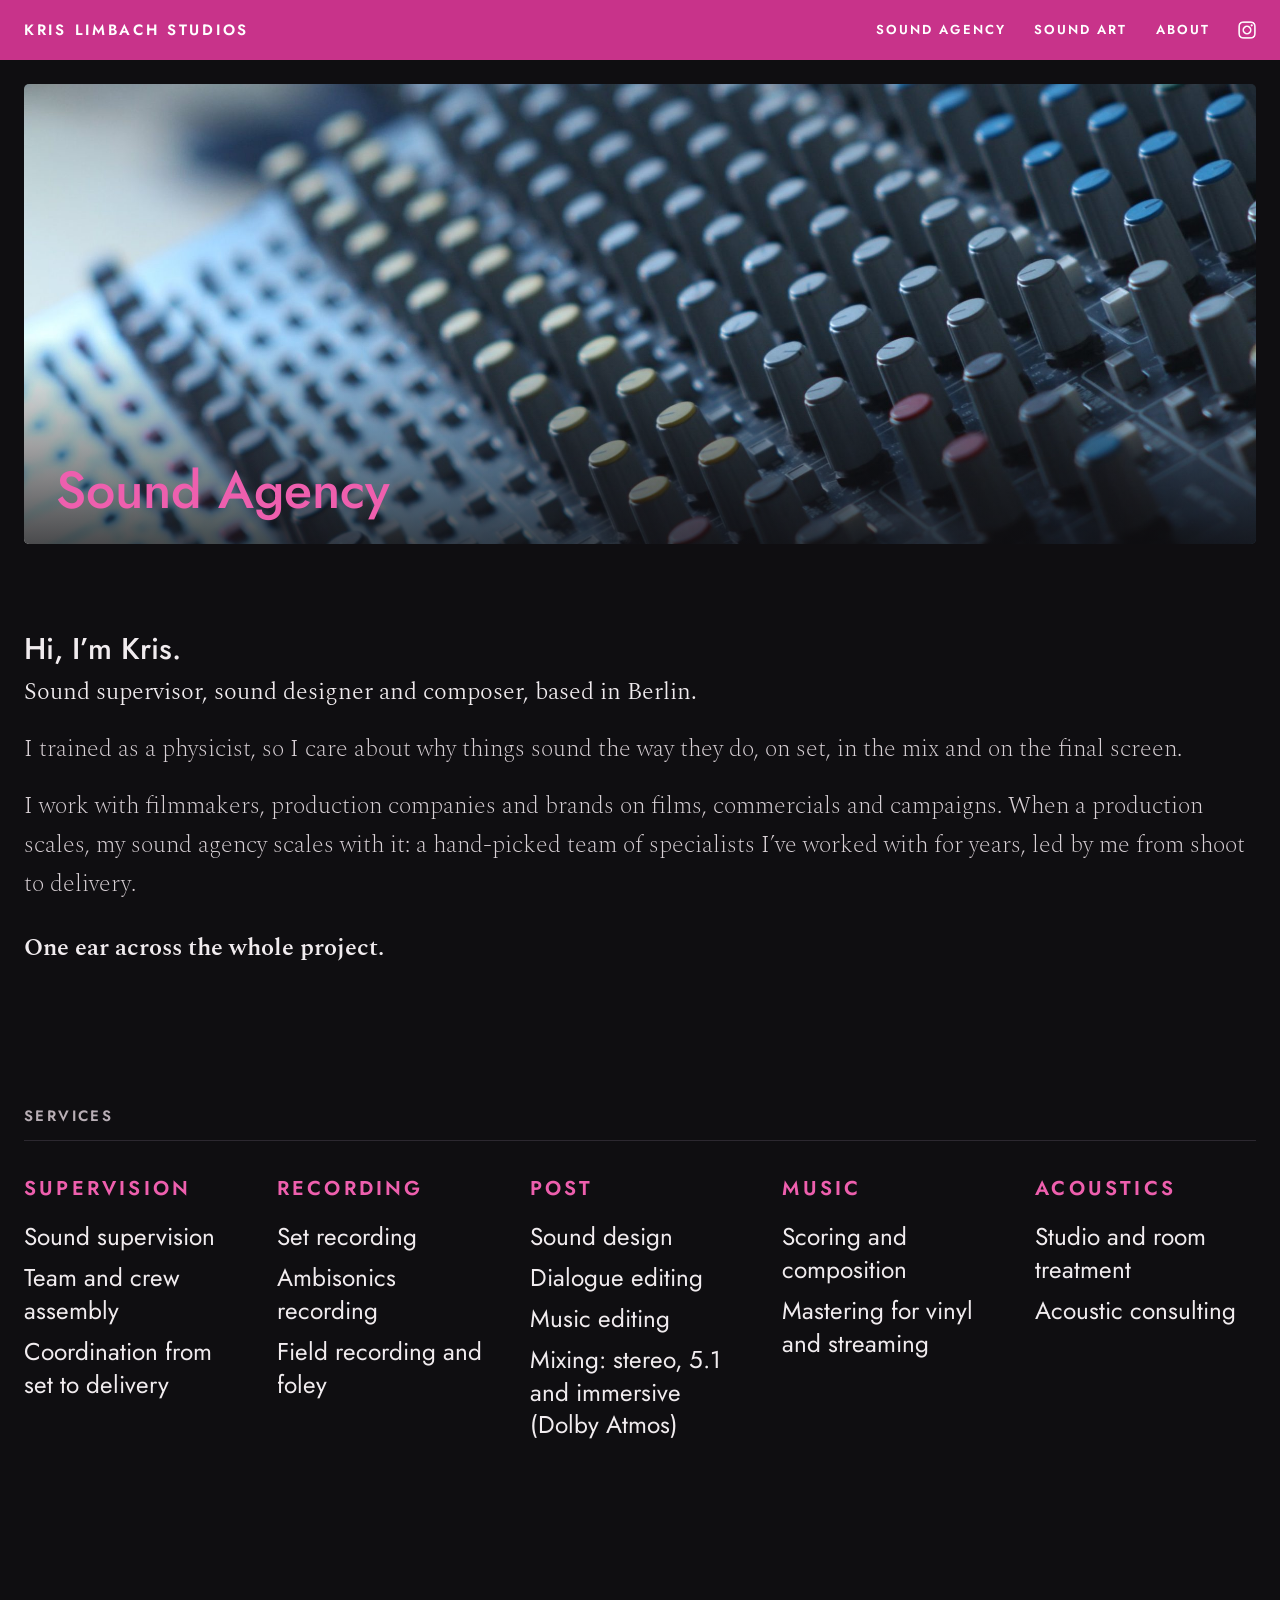
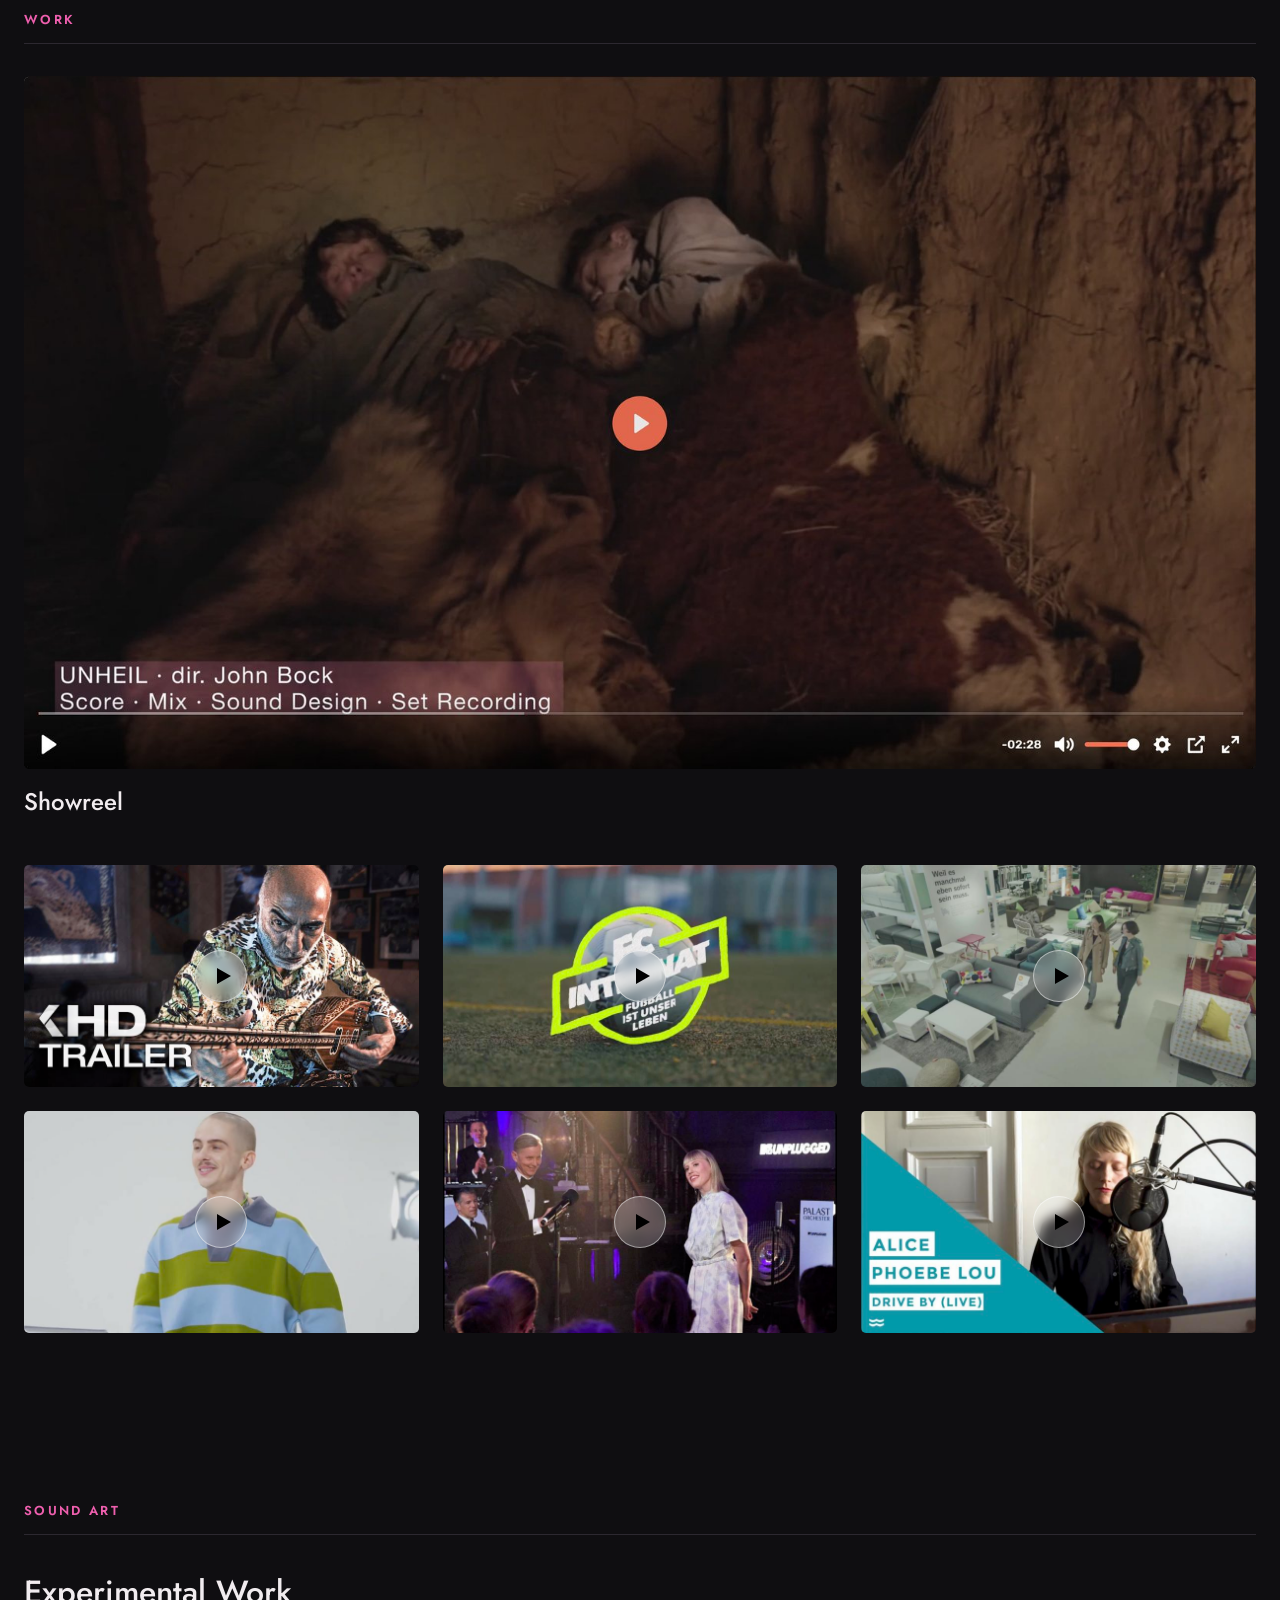
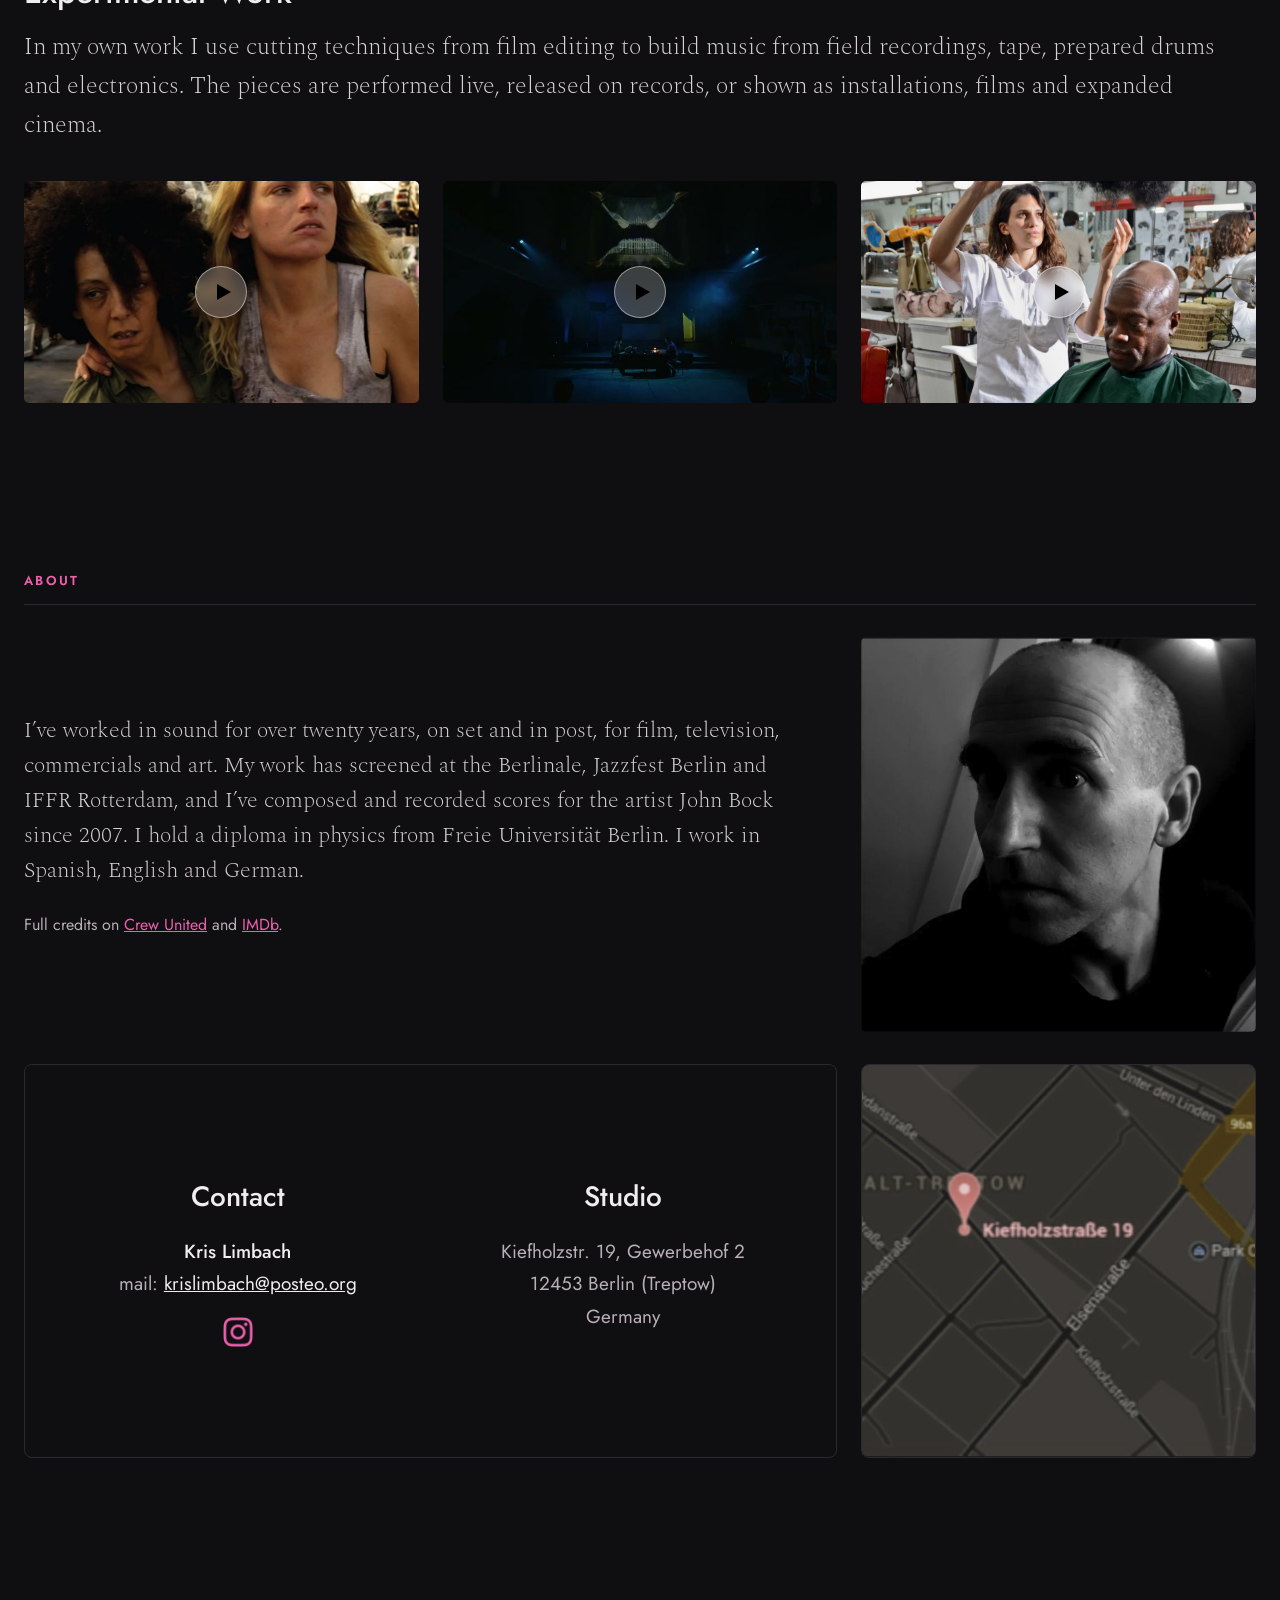
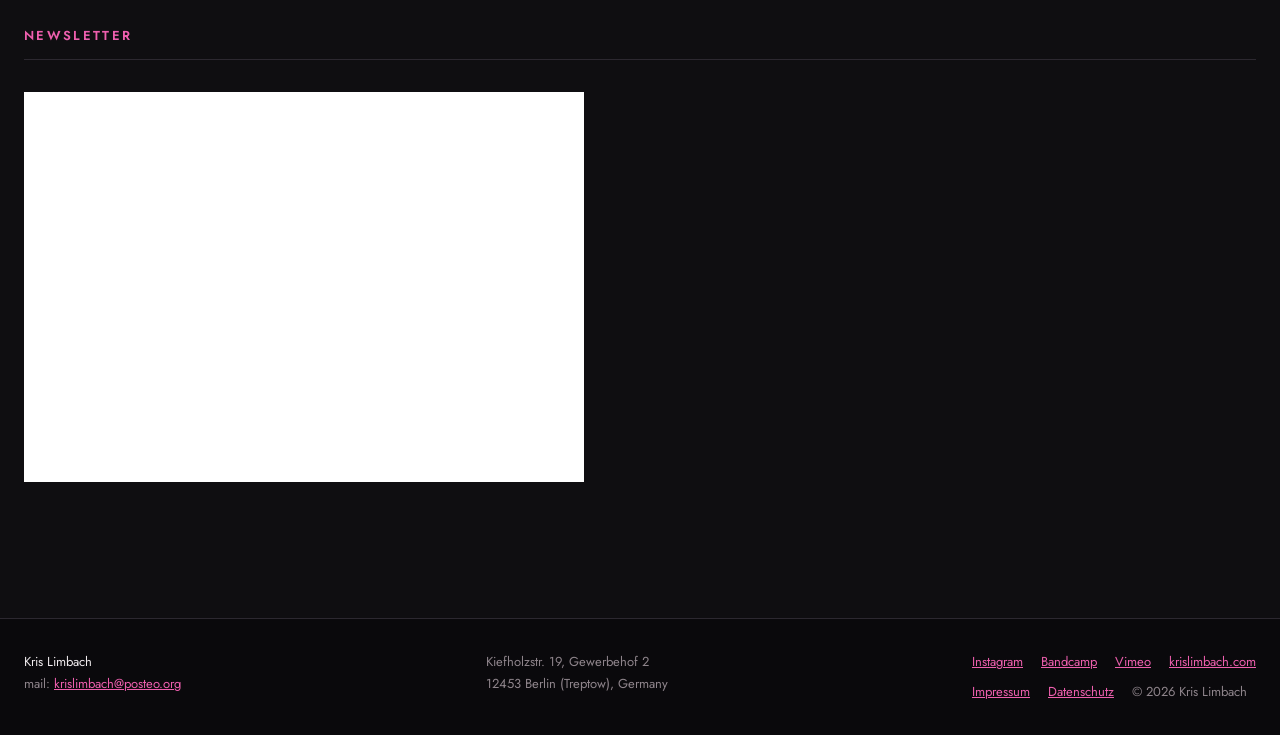
==== index.html @ 21431ba5 "instagra" ====
<!doctype html>
<html lang="en">
<head>
<meta charset="utf-8">
<meta name="viewport" content="width=device-width, initial-scale=1, viewport-fit=cover">
<title>Kris Limbach Studios</title>
<meta name="description" content="Sound agency in Berlin: sound supervision, set and field recording, sound design, mixing in stereo, 5.1 and Dolby Atmos, scoring and acoustics.">
<link rel="stylesheet" href="fonts.css">
<style>
/* Layout: one centered 1400px column, dark ground, pink only as accent and in the top bar */
:root {
  --bg: #0F0E11;
  --bg-deep: #0A090C;
  --panel: #1A181D;
  --line: #2C2830;
  --ink: #F1ECEF;
  --ink-soft: #D9D1D6;
  --ink-mute: #B9AFB6;
  --ink-faint: #8E848B;
  --pink: #EE5FAE;
  --pink-bar: #C8338A;
  --peach: #F2BFA4;
  --display: 'Jost', 'Futura', 'Helvetica Neue', sans-serif;
  --body: 'Spectral', Georgia, serif;
  color-scheme: dark;
}
* { box-sizing: border-box; }
html { scroll-behavior: smooth; }
body { margin: 0; background: var(--bg); color: var(--ink); font-family: var(--body); font-size: 17px; line-height: 1.6; }
img { max-width: 100%; display: block; }
a { color: var(--pink); }
a:hover { color: var(--peach); }
:focus-visible { outline: 2px solid var(--pink); outline-offset: 3px; }

.wrap { max-width: 1400px; margin: 0 auto; padding-inline: 24px; }

/* Top bar */
.bar { position: sticky; top: env(safe-area-inset-top, 0px); z-index: 20; background: var(--pink-bar); }
.bar nav { display: flex; flex-wrap: wrap; align-items: center; justify-content: space-between; gap: 12px 28px; padding-block: 18px; }
.brand { font-family: var(--display); color: #fff; text-decoration: none; font-size: 15px; font-weight: 600; letter-spacing: .18em; text-transform: uppercase; }
.brand:hover { color: #fff; }
.links { display: flex; flex-wrap: wrap; gap: 8px 28px; }
.links a { font-family: var(--display); color: #fff; text-decoration: none; font-size: 13px; font-weight: 600; letter-spacing: .16em; text-transform: uppercase; text-underline-offset: 5px; }
.links a:hover { color: #fff; text-decoration: underline; }
.links { align-items: center; }
.ig { display: inline-flex; align-items: center; color: #fff; font-family: var(--display); font-size: 13px; }
.ig img { width: 18px; height: 18px; filter: brightness(0) invert(1); }
.ig:hover img { opacity: .75; }
.ig-contact .ig-pink { width: 30px; height: 30px; filter: none; }
.ig-contact:hover .ig-pink { opacity: .7; }
.reach .contact a { color: var(--ink); text-decoration-color: currentColor; }
.reach .contact a:hover { color: var(--pink); }

section[id] { scroll-margin-top: 80px; }
@media (max-width: 600px) {
  .bar nav { gap: 6px 16px; padding-block: 10px; }
  .brand { font-size: 13px; letter-spacing: .14em; width: 100%; }
  .links { gap: 6px 18px; flex-wrap: nowrap; }
  .links a { font-size: 11px; letter-spacing: .12em; white-space: nowrap; }
  section[id] { scroll-margin-top: 70px; }
}
.label { margin: 0 0 32px; padding-bottom: 12px; border-bottom: 1px solid var(--line); font-family: var(--display); font-size: 13px; letter-spacing: .18em; text-transform: uppercase; color: var(--pink); font-weight: 600; }
.sub { margin: 0 0 14px; font-family: var(--display); font-size: 12px; letter-spacing: .16em; text-transform: uppercase; color: var(--ink-mute); font-weight: 600; }
h1, h2, h3 { font-family: var(--display); font-weight: 500; text-wrap: balance; }

/* Hero photo */
.hero { position: relative; margin-top: 24px; height: 460px; border-radius: 5px; overflow: hidden; background: var(--panel); }
.hero::after { content: ""; position: absolute; inset: 0; background: linear-gradient(to top, rgba(15,14,17,.75), rgba(15,14,17,0) 45%); }
.hero h1 { position: absolute; left: 32px; bottom: 26px; z-index: 1; margin: 0; font-size: clamp(30px, 4.4vw, 52px); line-height: 1.05; color: var(--pink); }
.hero img { display: block; width: 100%; height: 100%; object-fit: cover; object-position: 50% 55%; }
@media (max-width: 600px) { .hero h1 { left: 18px; bottom: 16px; } .hero { height: 280px; } .hero img { object-position: 60% 55%; } }

/* Sound agency */
.studio { padding-block: 88px 136px; display: flex; flex-direction: column; gap: 18px; }
.studio h1 { margin: 0 0 4px; font-size: clamp(28px, 4vw, 44px); line-height: 1.05; color: var(--pink); }
.studio p.hi { margin-bottom: 4px; font-family: var(--display); font-size: clamp(21px, 2.6vw, 30px); font-weight: 500; line-height: 1.1; color: var(--ink); }
.studio p { margin: 0; font-size: clamp(18px, 1.9vw, 25px); color: var(--ink-soft); font-weight: 200; }
.studio p.hello { margin-top: -14px; color: var(--ink); font-weight: 300; }
.studio p.claim { margin-top: 8px; font-weight: 600; color: var(--ink); }

.services { padding-block: 0 168px; }
.services .sub { font-size: 15px; margin-bottom: 24px; padding-bottom: 12px; border-bottom: 1px solid var(--line); }
.svc { display: grid; grid-template-columns: repeat(auto-fit, minmax(220px, 1fr)); gap: 32px; padding-top: 8px; }
.svc h4 { margin: 0 0 16px; font-family: var(--display); font-size: 20px; letter-spacing: .16em; text-transform: uppercase; color: var(--pink); font-weight: 600; }
.svc ul { margin: 0; padding: 0; list-style: none; font-family: var(--display); font-size: clamp(21px, 1.9vw, 28px); line-height: 1.35; }
.svc li + li { margin-top: 8px; }

/* Work */
.block { padding-block: 0 168px; }
.player { margin-bottom: 40px; }
.player[hidden] { display: none; }
.screen { position: relative; aspect-ratio: 16 / 9; max-width: 100%; background: #000; border-radius: 5px; overflow: hidden; }
.screen iframe, .screen img { position: absolute; inset: 0; width: 100%; height: 100%; border: 0; object-fit: cover; }
.player-meta { display: flex; flex-wrap: wrap; justify-content: space-between; align-items: center; gap: 12px; margin-top: 14px; }
.player-meta h3 { margin: 0; font-size: 24px; }
.player-meta p { margin: 4px 0 0; font-size: 16px; color: var(--ink-mute); }
.ghost { display: inline-flex; align-items: center; min-height: 44px; padding: 0 22px; border-radius: 999px; border: 1px solid var(--pink); background: transparent; color: var(--pink); font-family: var(--display); font-size: 12px; letter-spacing: .14em; text-transform: uppercase; font-weight: 600; text-decoration: none; cursor: pointer; white-space: nowrap; }
.ghost:hover { background: var(--pink); color: var(--bg); }
.ghost[hidden] { display: none; }

.grid { display: grid; grid-template-columns: repeat(3, minmax(0, 1fr)); gap: 24px; }
@media (max-width: 900px) { .grid { grid-template-columns: repeat(2, minmax(0, 1fr)); } }
@media (max-width: 560px) { .grid { grid-template-columns: 1fr; } }
.card { min-width: 0; }
.thumb { position: relative; display: block; width: 100%; aspect-ratio: 16 / 9; overflow: hidden; border-radius: 5px; border: 0; padding: 0; background: var(--panel); cursor: pointer; }
.thumb img { position: absolute; inset: 0; width: 100%; height: 100%; object-fit: cover; transition: transform .35s ease; }
.thumb:hover img { transform: scale(1.04); }
.thumb .shade { position: absolute; inset: 0; background: rgba(15,14,17,.68); opacity: 0; transition: opacity .3s ease; }
.thumb .info { position: absolute; left: 0; right: 0; bottom: 0; display: flex; flex-direction: column; gap: 4px; padding: 18px 20px; text-align: left; opacity: 0; transform: translateY(8px); transition: opacity .3s ease, transform .3s ease; }
.thumb:hover .shade, .thumb:focus-visible .shade, .thumb:hover .info, .thumb:focus-visible .info { opacity: 1; transform: none; }
.thumb::after { content: ""; position: absolute; left: 50%; top: 50%; width: 52px; height: 52px; margin: -26px 0 0 -26px; border-radius: 50%; background: rgba(255,255,255,.22); border: 1px solid rgba(255,255,255,.45); -webkit-backdrop-filter: blur(6px); backdrop-filter: blur(6px); box-sizing: border-box; opacity: 1; transition: opacity .25s ease; }
.thumb::before { content: ""; position: absolute; left: 50%; top: 50%; z-index: 1; margin: -8px 0 0 -4px; border-style: solid; border-width: 8px 0 8px 14px; border-color: transparent transparent transparent #000; opacity: 1; transition: opacity .25s ease; }
@media (hover: hover) { .thumb:hover::after, .thumb:hover::before, .thumb:focus-visible::after, .thumb:focus-visible::before { opacity: 0; } }
.thumb.active { box-shadow: 0 0 0 2px var(--pink); }
.t { font-family: var(--display); font-size: 20px; font-weight: 500; line-height: 1.25; color: var(--pink); }
.c { font-family: var(--display); font-size: 15px; color: var(--ink); }
.r { font-family: var(--display); font-size: 12px; letter-spacing: .14em; text-transform: uppercase; color: var(--ink-soft); }
.n { font-family: var(--body); font-size: 15px; font-style: italic; color: var(--ink-soft); }
.below { display: none; padding-top: 14px; flex-direction: column; gap: 4px; }
.below .t { color: var(--ink); }
.below .r { color: var(--pink); }
@media (hover: none) { .thumb .info, .thumb .shade { display: none; } .below { display: flex; } }

/* Experimental work */
.art-intro { margin-bottom: 36px; }
.art-intro h3 { margin: 0 0 10px; font-size: 32px; }
.art-intro p { margin: 0; font-size: clamp(18px, 1.9vw, 25px); color: var(--ink-soft); font-weight: 200; }
#art-player { margin: 0 0 48px; }
.poster { position: absolute; inset: 0; border: 0; padding: 0; background: none; cursor: pointer; }
.poster img { width: 100%; height: 100%; object-fit: cover; }

/* About: text and portrait side by side, then network, contact and map in one row */
.about { display: grid; grid-template-columns: repeat(3, minmax(0, 1fr)); gap: 32px 24px; align-items: start; }
.about-main { grid-column: span 2; padding-right: 24px; align-self: center; }
.about-main p { margin: 0 0 16px; font-size: clamp(18px, 1.7vw, 23px); color: var(--ink-soft); font-weight: 200; }
.about-main p.credits { margin-top: 24px; font-family: var(--display); font-size: 16px; font-weight: 400; color: var(--ink-mute); }
.portrait { width: 100%; aspect-ratio: 1 / 1; object-fit: cover; object-position: 50% 50%; border-radius: 5px; filter: grayscale(1); }
.about-info { grid-column: 1 / -1; display: grid; grid-template-columns: repeat(3, minmax(0, 1fr)); gap: 24px; align-items: stretch; }
.reach { grid-column: span 2; display: grid; grid-template-columns: repeat(2, minmax(0, 1fr)); align-items: start; align-content: center; gap: 24px; padding: 32px; border: 1px solid var(--line); border-radius: 8px; }
.reach-col { display: flex; flex-direction: column; align-items: center; gap: 16px; text-align: center; }
.reach h4 { margin: 0; font-family: var(--display); font-size: 28px; font-weight: 500; }
.reach .contact { font-size: 19px; }
.contact { font-family: var(--display); font-size: 16px; line-height: 1.7; color: var(--ink-mute); }
.contact strong { color: var(--ink); font-weight: 500; }
.map { position: relative; display: block; aspect-ratio: 1 / 1; border: 1px solid var(--line); border-radius: 8px; overflow: hidden; }
.map img { position: absolute; inset: 0; width: 100%; height: 100%; object-fit: cover; filter: invert(.9) hue-rotate(180deg) saturate(.6); }
@media (max-width: 900px) {
  .about { grid-template-columns: minmax(0, 1fr); }
  .about-main { grid-column: auto; padding-right: 0; }
  .portrait { max-width: 420px; }
  .about-info { grid-template-columns: minmax(0, 1fr); }
  .reach { grid-column: auto; grid-template-columns: minmax(0, 1fr); }
  .map { aspect-ratio: 4 / 3; }
}

/* Newsletter */
.newsletter { padding-block: 0 136px; }
.newsletter iframe { display: block; width: 560px; max-width: 100%; height: 390px; margin: 0; border: 0; }

footer { background: var(--bg-deep); border-top: 1px solid var(--line); }
footer .wrap { display: flex; flex-wrap: wrap; justify-content: space-between; gap: 24px; padding-block: 32px; font-family: var(--display); font-size: 13px; line-height: 1.7; color: var(--ink-faint); }
footer .row { display: flex; flex-wrap: wrap; gap: 6px 18px; }

/* Reveal on scroll, cards cascade in (same as marianahoyos.com) */
.reveal { opacity: 0; transform: translateY(18px); transition: opacity .6s ease, transform .6s ease; }
.reveal.in { opacity: 1; transform: none; }
.reveal .card { opacity: 0; transform: translateY(16px); transition: opacity .55s ease, transform .55s ease; }
.reveal.in .card { opacity: 1; transform: none; }
.reveal.in .card:nth-child(2) { transition-delay: .07s; }
.reveal.in .card:nth-child(3) { transition-delay: .14s; }
.reveal.in .card:nth-child(4) { transition-delay: .21s; }
.reveal.in .card:nth-child(5) { transition-delay: .28s; }
.reveal.in .card:nth-child(6) { transition-delay: .35s; }

@media (prefers-reduced-motion: reduce) { html { scroll-behavior: auto; } * { transition: none !important; } }
</style>
</head>
<body>

<header class="bar">
  <nav class="wrap" aria-label="Main">
    <a href="#top" class="brand">Kris Limbach Studios</a>
    <div class="links">
      <a href="#studio">Sound Agency</a>
      <a href="#soundart">Sound Art</a>
      <a href="#about">About</a>
      <a class="ig" href="https://www.instagram.com/krislimbachstudios/" target="_blank" rel="noopener"><img src="img/instagram.png" alt="Instagram"></a>
    </div>
  </nav>
</header>

<main id="top" class="wrap">

  <div class="hero">
    <img src="img/hero.jpg" alt="Close-up of the knobs on a mixing desk">
    <h1>Sound Agency</h1>
  </div>

  <section id="studio" class="studio reveal">
    <p class="hi">Hi, I’m Kris.</p>
    <p class="hello">Sound supervisor, sound designer and composer, based in Berlin.</p>
    <p>I trained as a physicist, so I care about why things sound the way they do, on set, in the mix and on the final screen.</p>
    <p>I work with filmmakers, production companies and brands on films, commercials and campaigns. When a production scales, my sound agency scales with it: a hand-picked team of specialists I’ve worked with for years, led by me from shoot to delivery.</p>
    <p class="claim">One ear across the whole project.</p>
  </section>

  <section class="services reveal" aria-labelledby="services-h">
    <h3 id="services-h" class="sub">Services</h3>
    <div class="svc">
      <div><h4>Supervision</h4><ul><li>Sound supervision</li><li>Team and crew assembly</li><li>Coordination from set to delivery</li></ul></div>
      <div><h4>Recording</h4><ul><li>Set recording</li><li>Ambisonics recording</li><li>Field recording and foley</li></ul></div>
      <div><h4>Post</h4><ul><li>Sound design</li><li>Dialogue editing</li><li>Music editing</li><li>Mixing: stereo, 5.1 and immersive (Dolby Atmos)</li></ul></div>
      <div><h4>Music</h4><ul><li>Scoring and composition</li><li>Mastering for vinyl and streaming</li></ul></div>
      <div><h4>Acoustics</h4><ul><li>Studio and room treatment</li><li>Acoustic consulting</li></ul></div>
    </div>
  </section>

  <section class="block reveal" aria-labelledby="work-h">
    <h2 id="work-h" class="label">work</h2>
    <div class="player" id="player">
      <div class="screen" id="screen"></div>
      <div class="player-meta">
        <div>
          <h3 id="p-title"></h3>
          <p id="p-tag"></p>
        </div>
        <button type="button" class="ghost" id="p-close">back to reel</button>
      </div>
    </div>
    <div class="grid" id="work-grid"></div>
  </section>

  <section id="soundart" class="block reveal" aria-labelledby="art-h">
    <h2 id="art-h" class="label">sound art</h2>
    <div class="art-intro">
      <h3>Experimental Work</h3>
      <p>In my own work I use cutting techniques from film editing to build music from field recordings, tape, prepared drums and electronics. The pieces are performed live, released on records, or shown as installations, films and expanded cinema.</p>
    </div>
    <div class="player" id="art-player" hidden>
      <div class="screen" id="art-screen"></div>
      <div class="player-meta">
        <div><h3 id="art-title"></h3></div>
        <button type="button" class="ghost" id="art-close">close</button>
      </div>
    </div>
    <div class="grid" id="works"></div>
  </section>

  <section id="about" class="block reveal" aria-labelledby="about-h">
    <h2 id="about-h" class="label">about</h2>
    <div class="about">
      <div class="about-main">
        <p>I’ve worked in sound for over twenty years, on set and in post, for film, television, commercials and art. My work has screened at the Berlinale, Jazzfest Berlin and IFFR Rotterdam, and I’ve composed and recorded scores for the artist John Bock since 2007. I hold a diploma in physics from Freie Universität Berlin. I work in Spanish, English and German.</p>
        <p class="credits">Full credits on <a href="https://www.crew-united.com/en/Kris-Limbach_132675.html" target="_blank" rel="noopener">Crew United</a> and <a href="https://www.imdb.com/name/nm2822857" target="_blank" rel="noopener">IMDb</a>.</p>
      </div>
      <img class="portrait" src="img/portrait.jpg" alt="Portrait of Kris Limbach">
      <div class="about-info">
        <div class="reach">
          <div class="reach-col">
            <h4>Contact</h4>
            <div class="contact"><strong>Kris Limbach</strong><br>mail: <a href="mailto:krislimbach@posteo.org">krislimbach@posteo.org</a></div>
            <a class="ig ig-contact" href="https://www.instagram.com/krislimbachstudios/" target="_blank" rel="noopener" ><img class="ig-pink" src="img/instagram-pink.png" alt="Instagram"></a>
          </div>
          <div class="reach-col">
            <h4>Studio</h4>
            <div class="contact">Kiefholzstr. 19, Gewerbehof 2<br>12453 Berlin (Treptow)<br>Germany</div>
          </div>
        </div>
        <a class="map" href="https://www.google.com/maps/search/?api=1&amp;query=Kiefholzstr.+19,+12453+Berlin" target="_blank" rel="noopener"><img src="img/map.jpg" alt="Map: Kiefholzstraße 19, Berlin Treptow"></a>
      </div>
    </div>
  </section>

  <section class="newsletter reveal" aria-labelledby="news-h">
    <h2 id="news-h" class="label">newsletter</h2>
    <iframe src="https://bb07ea0e.sibforms.com/v2/serve/[base64]" title="Newsletter sign-up" scrolling="auto" loading="lazy" allowfullscreen></iframe>
  </section>
</main>

<footer>
  <div class="wrap">
    <div><span style="color: var(--ink)">Kris Limbach</span><br>mail: <a href="mailto:krislimbach@posteo.org">krislimbach@posteo.org</a></div>
    <div>Kiefholzstr. 19, Gewerbehof 2<br>12453 Berlin (Treptow), Germany</div>
    <div style="display: flex; flex-direction: column; gap: 8px">
      <div class="row"><a href="https://www.instagram.com/krislimbachstudios/" target="_blank" rel="noopener">Instagram</a><a href="https://krislimbach.bandcamp.com" target="_blank" rel="noopener">Bandcamp</a><a href="https://vimeo.com/emitter19" target="_blank" rel="noopener">Vimeo</a><a href="https://krislimbach.com" target="_blank" rel="noopener">krislimbach.com</a></div>
      <div class="row"><a href="impressum.html">Impressum</a><a href="datenschutz.html">Datenschutz</a><span>© 2026 Kris Limbach</span></div>
    </div>
  </div>
</footer>

<script>
/* ============================================================
   CONTENT LISTS (edit here)

   WORK: one block per project card
     title, client (client or director), role, note (award, festival… or '')
     play: 'bunny', 'youtube' or 'vimeo'
     id:   bunny   -> 'LIBRARY/VIDEO'  (from player.mediadelivery.net/play/LIBRARY/VIDEO)
           youtube -> youtube.com/watch?v=XXXX -> 'XXXX'
           vimeo   -> vimeo.com/123456 -> '123456'
     thumb: image in img/
   ============================================================ */
var WORK = [
  { title: 'Liebe, D-Mark und Tod', client: 'Cem Kaya (director)', role: 'Set recording', note: 'Panorama Audience Award, Berlinale 2022 · Preis der deutschen Filmkritik 2023',
    play: 'bunny', id: '776421/af3c9bd7-7cbf-4939-8edc-88ae0df7b761', thumb: 'img/yt-_9QXAfulvnI.jpg' },
  { title: 'FC Internat, Fußball ist unser Leben', client: 'KiKA / hr', role: 'Set recording, mixing, delivery', note: '',
    play: 'bunny', id: '776421/6df6d899-1ac4-4b17-839f-d5fe245d1dd1', thumb: 'img/yt-yc-BrUa_Ll4.jpg' },
  { title: 'Weil es manchmal eben sofort sein muss', client: 'IKEA', role: 'Set recording', note: '',
    play: 'vimeo', id: '294532169', thumb: 'img/vimeo-294532169.jpg' },
  { title: 'International Transgender Day of Visibility 2024', client: 'Zalando', role: 'Set recording, mixing, sound design', note: '',
    play: 'youtube', id: 'NwmCVZtcyOo', thumb: 'img/yt-NwmCVZtcyOo.jpg' },
  { title: 'MTV Unplugged, the documentary', client: 'Max Raabe & Palast Orchester', role: 'Set recording', note: '',
    play: 'youtube', id: 'quJJLWXkpAo', thumb: 'img/yt-quJJLWXkpAo.jpg' },
  { title: 'Drive By (Live Acoustic Session)', client: 'Alice Phoebe Lou', role: 'Recording, mixing, mastering', note: '',
    play: 'youtube', id: '0Gy9hPE81MU', thumb: 'img/yt-0Gy9hPE81MU.jpg' }
];
/* Spare projects (move one up into WORK to swap):
  { title: 'The Making of Drone 100', client: 'Intel', role: '', note: '', play: 'youtube', id: 'eZ-js5zn-I0', thumb: 'img/yt-eZ-js5zn-I0.jpg' },
  { title: '5 Minutes On… Debussy', client: 'Daniel Barenboim', role: '', note: '', play: 'youtube', id: 'XiWfPJLp2ko', thumb: 'img/yt-XiWfPJLp2ko.jpg' },
  { title: 'Why I Run: One Berlin Marathon, three stories', client: 'Zalando', role: '', note: '', play: 'youtube', id: 'IWIyxXMprsQ', thumb: 'img/yt-IWIyxXMprsQ.jpg' },
*/

/* SHOWREEL: shown in the player when the page opens */
var REEL = {
  title: 'Showreel',
  tag: '',
  src: 'https://iframe.mediadelivery.net/embed/722601/908dd182-cf38-4b52-88b5-ced59085a82d?autoplay=true',
  poster: 'img/reel-poster.jpg'
};

/* EXPERIMENTAL WORK cards: play: 'bunny' plays on the page; link: opens in a new tab; thumb: image */
var ART = [
  { title: 'Ohnmacht', year: '2026', text: 'Experimental feature, director, editor and sound',
    play: 'bunny', id: '722601/cde23c70-fd9f-4097-886d-9ed72b77d576', action: 'Play',
    thumb: 'img/art-ohnmacht.jpg' },
  { title: 'Feedback for the last Shelter', year: '2026', text: 'Live with Ployz, Galiläakirche Berlin',
    link: 'https://youtu.be/soLKqLcRKGQ', action: 'Watch on YouTube \u2197',
    thumb: 'img/art-ployz.jpg' },
  { title: 'Dead + Juicy', year: '2018', text: 'Film soundtrack for John Bock, vinyl, shown at Hamburger Bahnhof',
    link: 'https://emittermicro.bandcamp.com/album/dead-juicy-original-motion-picture-soundtrack', action: 'Listen on Bandcamp \u2197',
    thumb: 'img/art-dead-juicy.jpg' }
];

/* ============ page logic (no need to edit below) ============ */
function el(tag, attrs, kids) {
  var n = document.createElement(tag);
  for (var k in attrs || {}) { if (k === 'text') n.textContent = attrs[k]; else n.setAttribute(k, attrs[k]); }
  (kids || []).forEach(function (c) { n.appendChild(c); });
  return n;
}
function embedUrl(play, id) {
  if (play === 'bunny') return 'https://iframe.mediadelivery.net/embed/' + id + '?autoplay=true';
  if (play === 'youtube') return 'https://www.youtube-nocookie.com/embed/' + id + '?autoplay=1&rel=0';
  var parts = id.split('?h=');
  return 'https://player.vimeo.com/video/' + parts[0] + '?autoplay=1&dnt=1' + (parts[1] ? '&h=' + parts[1] : '');
}
function frame(src, title) {
  return el('iframe', { src: src, title: title, allow: 'accelerometer; gyroscope; autoplay; encrypted-media; picture-in-picture; fullscreen', allowfullscreen: '' });
}

/* Work */
var grid = document.getElementById('work-grid');
var player = document.getElementById('player');
var screen = document.getElementById('screen');
var closeBtn = document.getElementById('p-close');
var thumbs = [];

function openVideo(i) {
  var w = WORK[i];
  screen.innerHTML = '';
  screen.appendChild(frame(embedUrl(w.play, w.id), w.title));
  document.getElementById('p-title').textContent = w.title;
  document.getElementById('p-tag').textContent = [w.client, w.role].filter(Boolean).join(' · ');
  thumbs.forEach(function (t, j) { t.classList.toggle('active', j === i); });
  closeBtn.hidden = false;
  player.scrollIntoView({ behavior: 'smooth', block: 'center' });
}

function infoSpans(w) {
  var k = [el('span', { class: 't', text: w.title })];
  if (w.client) k.push(el('span', { class: 'c', text: w.client }));
  if (w.role) k.push(el('span', { class: 'r', text: w.role }));
  if (w.note) k.push(el('span', { class: 'n', text: w.note }));
  return k;
}
WORK.forEach(function (w, i) {
  var b = el('button', { type: 'button', class: 'thumb', 'aria-label': 'Play ' + w.title }, [
    el('img', { src: w.thumb, alt: '', loading: 'lazy' }),
    el('span', { class: 'shade' }),
    el('span', { class: 'info', 'aria-hidden': 'true' }, infoSpans(w))
  ]);
  b.addEventListener('click', function () { openVideo(i); });
  thumbs.push(b);
  grid.appendChild(el('article', { class: 'card' }, [b, el('div', { class: 'below' }, infoSpans(w))]));
});

function showReel() {
  screen.innerHTML = '';
  var poster = el('button', { type: 'button', class: 'poster', 'aria-label': 'Play showreel' }, [el('img', { src: REEL.poster, alt: '' })]);
  poster.addEventListener('click', function () {
    screen.innerHTML = '';
    screen.appendChild(frame(REEL.src, REEL.title));
  });
  screen.appendChild(poster);
  document.getElementById('p-title').textContent = REEL.title;
  document.getElementById('p-tag').textContent = REEL.tag;
  closeBtn.hidden = true;
  thumbs.forEach(function (t) { t.classList.remove('active'); });
}
closeBtn.addEventListener('click', showReel);
showReel();

/* Experimental work */
var works = document.getElementById('works');
var artPlayer = document.getElementById('art-player');
var artScreen = document.getElementById('art-screen');
ART.forEach(function (a) {
  var info = { title: a.title + ' (' + a.year + ')', client: a.text, role: a.action };
  var img = el('img', { src: a.thumb, alt: '', loading: 'lazy' });
  var kids = [img, el('span', { class: 'shade' }), el('span', { class: 'info', 'aria-hidden': 'true' }, infoSpans(info))];
  var t;
  if (a.play) {
    t = el('button', { type: 'button', class: 'thumb', 'aria-label': 'Play ' + a.title }, kids);
    t.addEventListener('click', function () {
      artScreen.innerHTML = '';
      artScreen.appendChild(frame(embedUrl(a.play, a.id), a.title));
      document.getElementById('art-title').textContent = a.title + ' (' + a.year + ')';
      artPlayer.hidden = false;
      artPlayer.scrollIntoView({ behavior: 'smooth', block: 'center' });
    });
  } else {
    t = el('a', { class: 'thumb', href: a.link, target: '_blank', rel: 'noopener', 'aria-label': a.title + ', ' + a.action }, kids);
  }
  works.appendChild(el('article', { class: 'card' }, [t, el('div', { class: 'below' }, infoSpans(info))]));
});
document.getElementById('art-close').addEventListener('click', function () {
  artScreen.innerHTML = '';
  artPlayer.hidden = true;
});


/* Reveal on scroll */
var io = new IntersectionObserver(function (entries) {
  entries.forEach(function (e) { if (e.isIntersecting) { e.target.classList.add('in'); io.unobserve(e.target); } });
}, { threshold: 0.12 });
document.querySelectorAll('.reveal').forEach(function (n) { io.observe(n); });
</script>
</body>
</html>
---- fonts.css ----
/* Self-hosted fonts (SIL Open Font License). No requests to Google. */
@font-face { font-family: 'Jost'; font-style: normal; font-weight: 400; font-display: swap; src: url('fonts/jost-latin-400-normal.woff2') format('woff2'); }
@font-face { font-family: 'Jost'; font-style: normal; font-weight: 500; font-display: swap; src: url('fonts/jost-latin-500-normal.woff2') format('woff2'); }
@font-face { font-family: 'Jost'; font-style: normal; font-weight: 600; font-display: swap; src: url('fonts/jost-latin-600-normal.woff2') format('woff2'); }
@font-face { font-family: 'Spectral'; font-style: normal; font-weight: 300; font-display: swap; src: url('fonts/spectral-latin-300-normal.woff2') format('woff2'); }
@font-face { font-family: 'Spectral'; font-style: normal; font-weight: 400; font-display: swap; src: url('fonts/spectral-latin-400-normal.woff2') format('woff2'); }
@font-face { font-family: 'Spectral'; font-style: normal; font-weight: 200; font-display: swap; src: url('fonts/spectral-latin-200-normal.woff2') format('woff2'); }
@font-face { font-family: 'Spectral'; font-style: normal; font-weight: 600; font-display: swap; src: url('fonts/spectral-latin-600-normal.woff2') format('woff2'); }
@font-face { font-family: 'Spectral'; font-style: italic; font-weight: 300; font-display: swap; src: url('fonts/spectral-latin-300-italic.woff2') format('woff2'); }
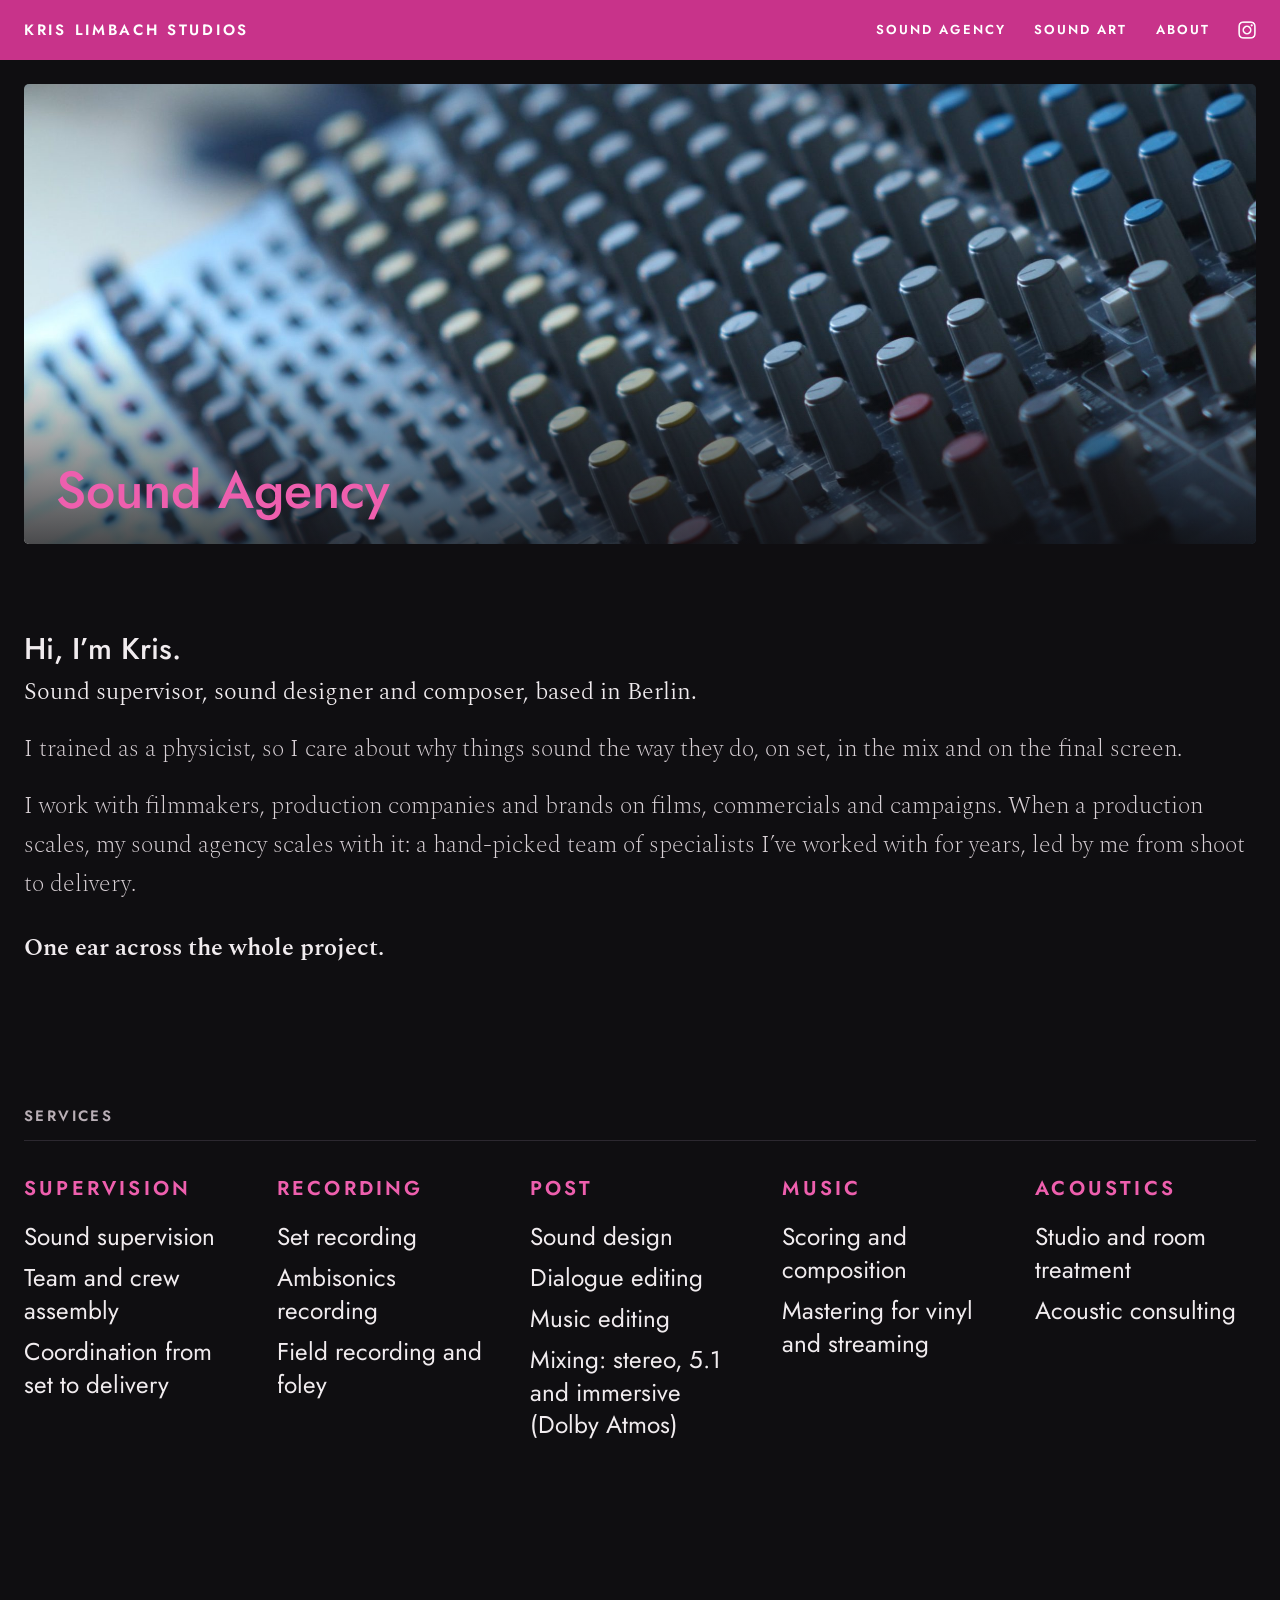
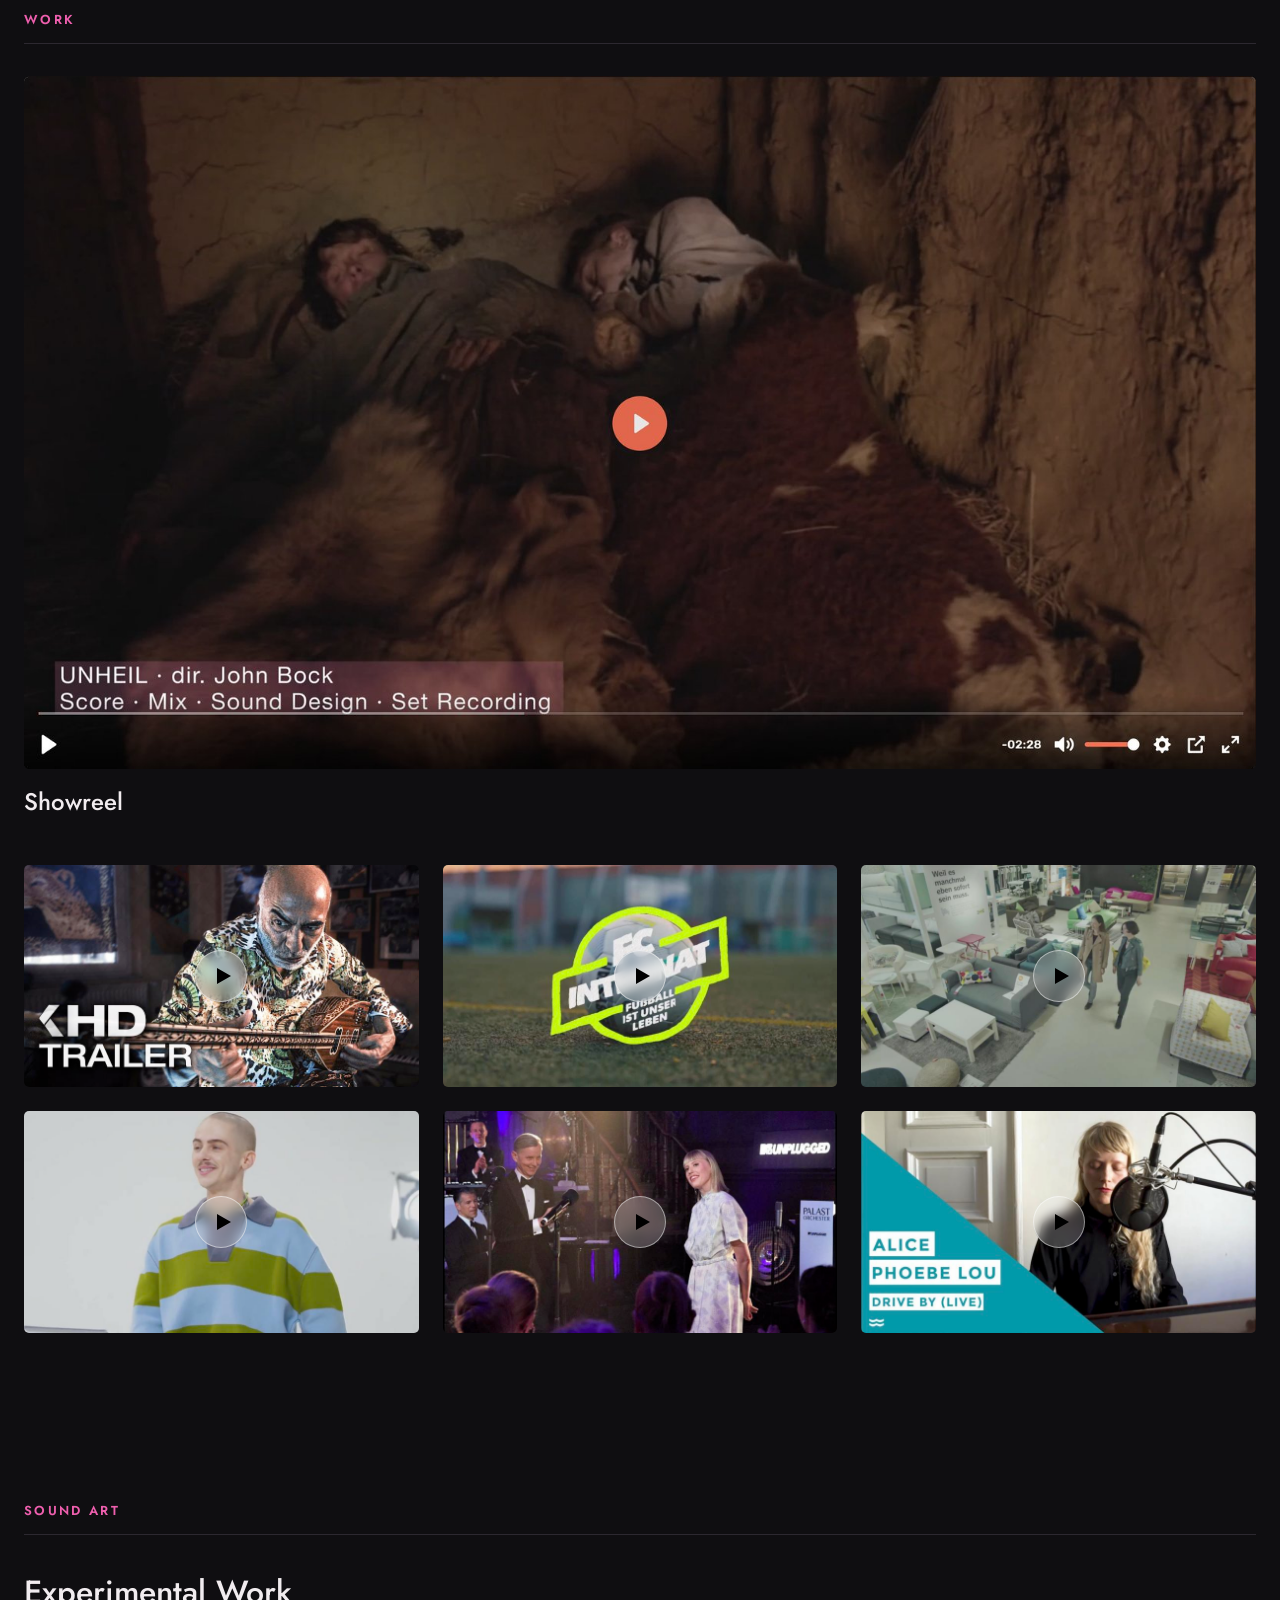
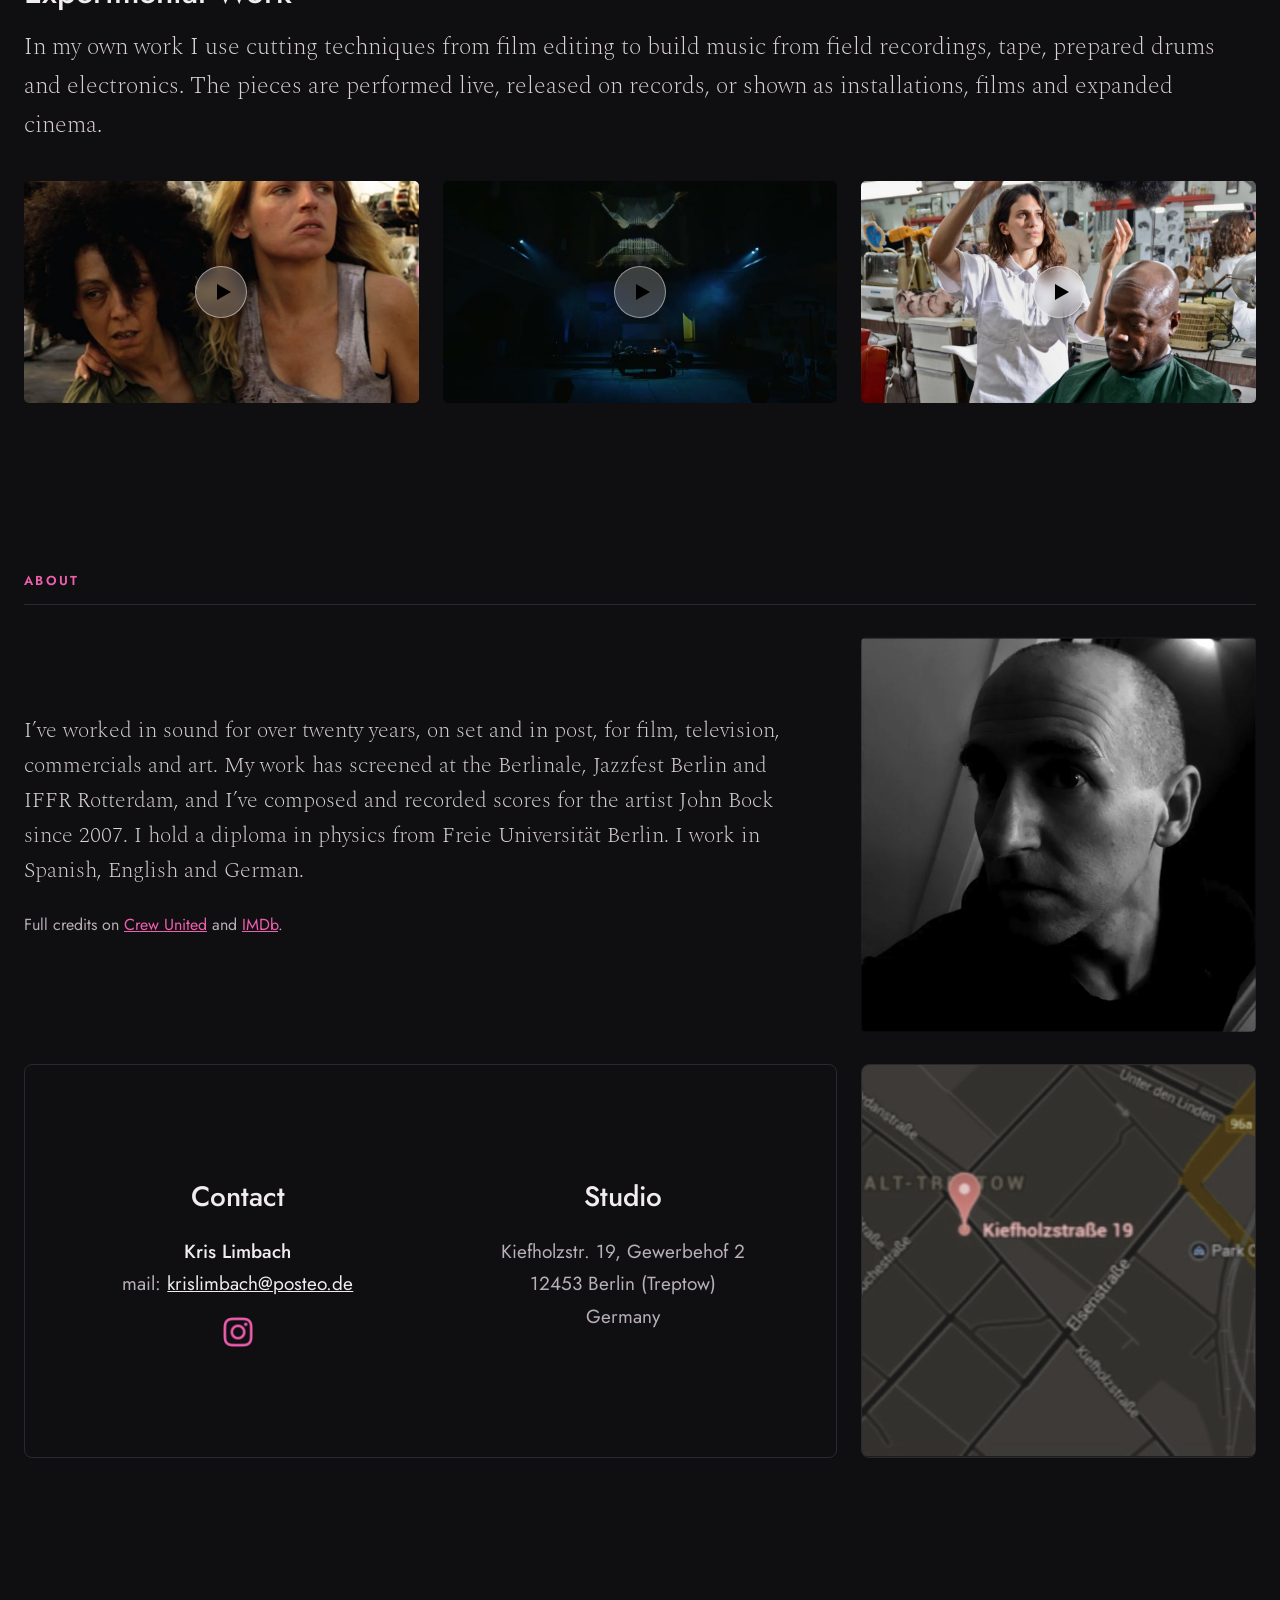
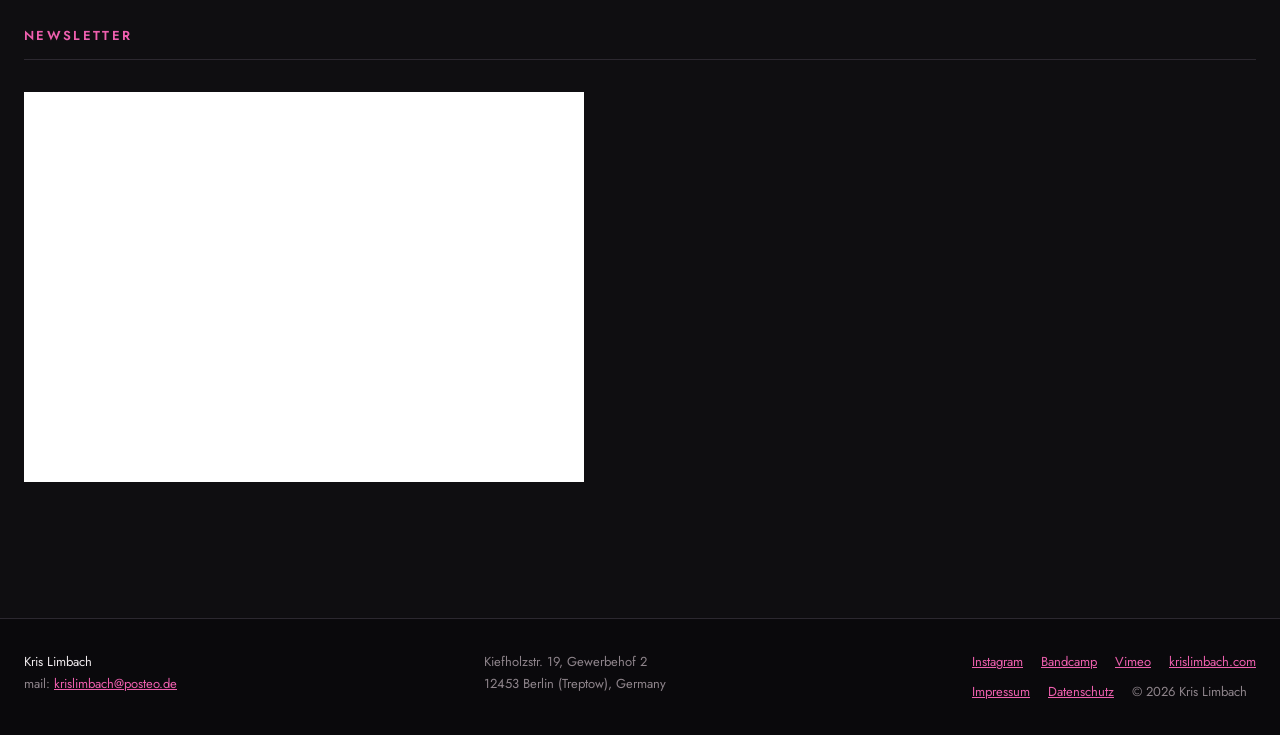
==== commit cff25641: "new mail" ====
--- a/index.html
+++ b/index.html
@@ -258,7 +258,7 @@
         <div class="reach">
           <div class="reach-col">
             <h4>Contact</h4>
-            <div class="contact"><strong>Kris Limbach</strong><br>mail: <a href="mailto:krislimbach@posteo.org">krislimbach@posteo.org</a></div>
+            <div class="contact"><strong>Kris Limbach</strong><br>mail: <a href="mailto:krislimbach@posteo.de">krislimbach@posteo.de</a></div>
             <a class="ig ig-contact" href="https://www.instagram.com/krislimbachstudios/" target="_blank" rel="noopener" ><img class="ig-pink" src="img/instagram-pink.png" alt="Instagram"></a>
           </div>
           <div class="reach-col">
@@ -279,7 +279,7 @@
 
 <footer>
   <div class="wrap">
-    <div><span style="color: var(--ink)">Kris Limbach</span><br>mail: <a href="mailto:krislimbach@posteo.org">krislimbach@posteo.org</a></div>
+    <div><span style="color: var(--ink)">Kris Limbach</span><br>mail: <a href="mailto:krislimbach@posteo.de">krislimbach@posteo.de</a></div>
     <div>Kiefholzstr. 19, Gewerbehof 2<br>12453 Berlin (Treptow), Germany</div>
     <div style="display: flex; flex-direction: column; gap: 8px">
       <div class="row"><a href="https://www.instagram.com/krislimbachstudios/" target="_blank" rel="noopener">Instagram</a><a href="https://krislimbach.bandcamp.com" target="_blank" rel="noopener">Bandcamp</a><a href="https://vimeo.com/emitter19" target="_blank" rel="noopener">Vimeo</a><a href="https://krislimbach.com" target="_blank" rel="noopener">krislimbach.com</a></div>
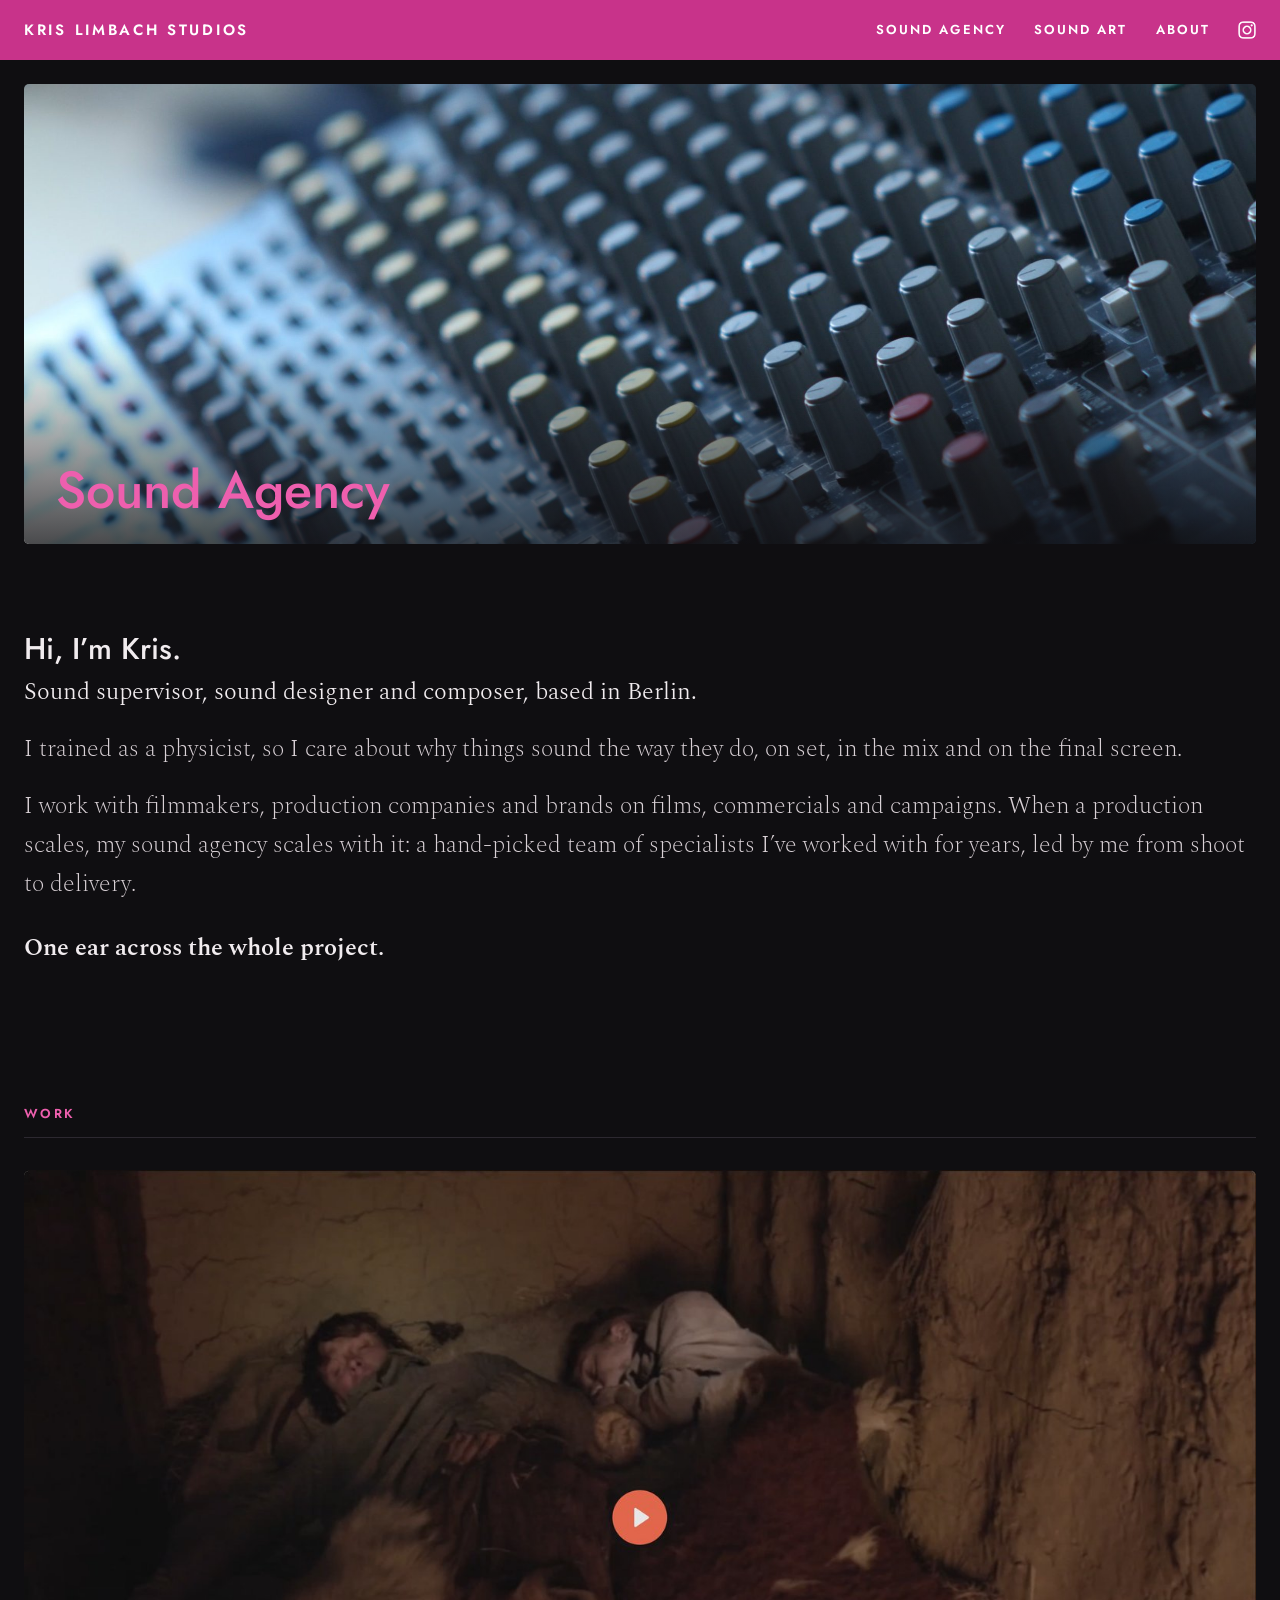
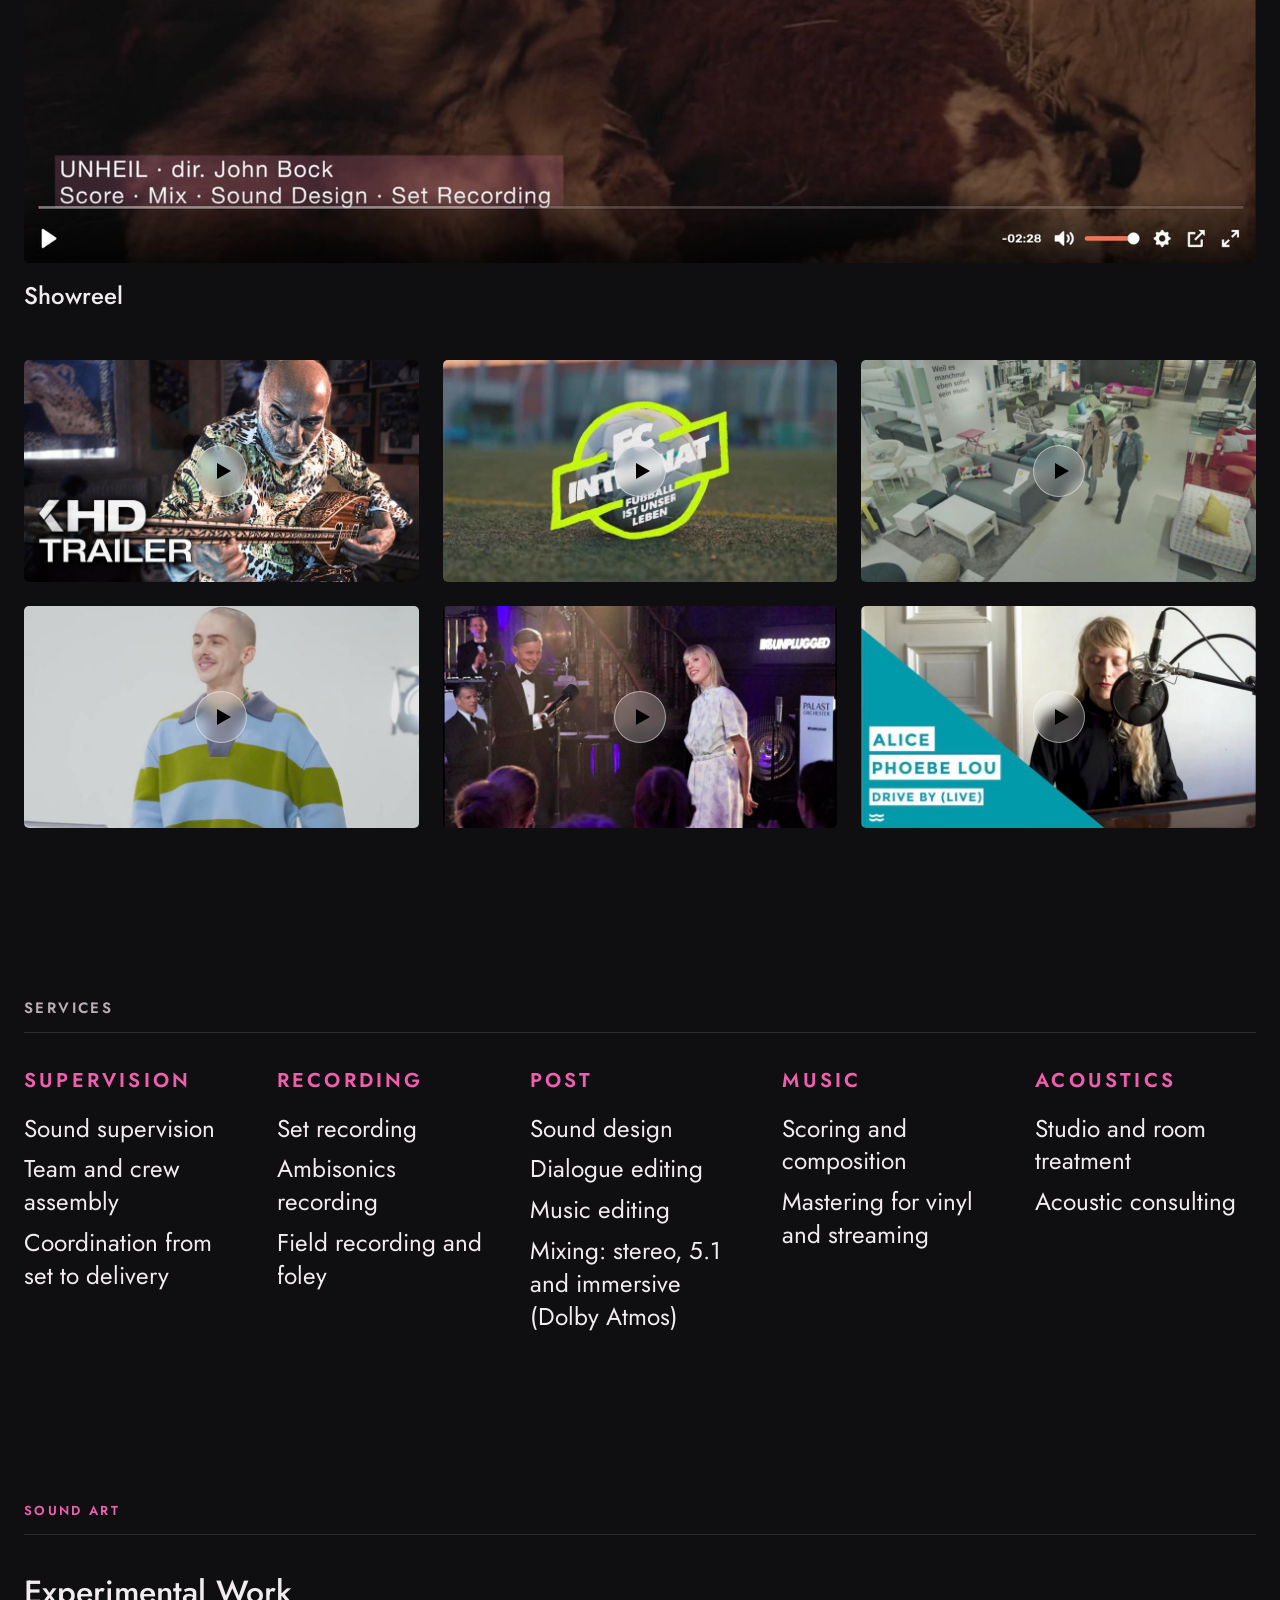
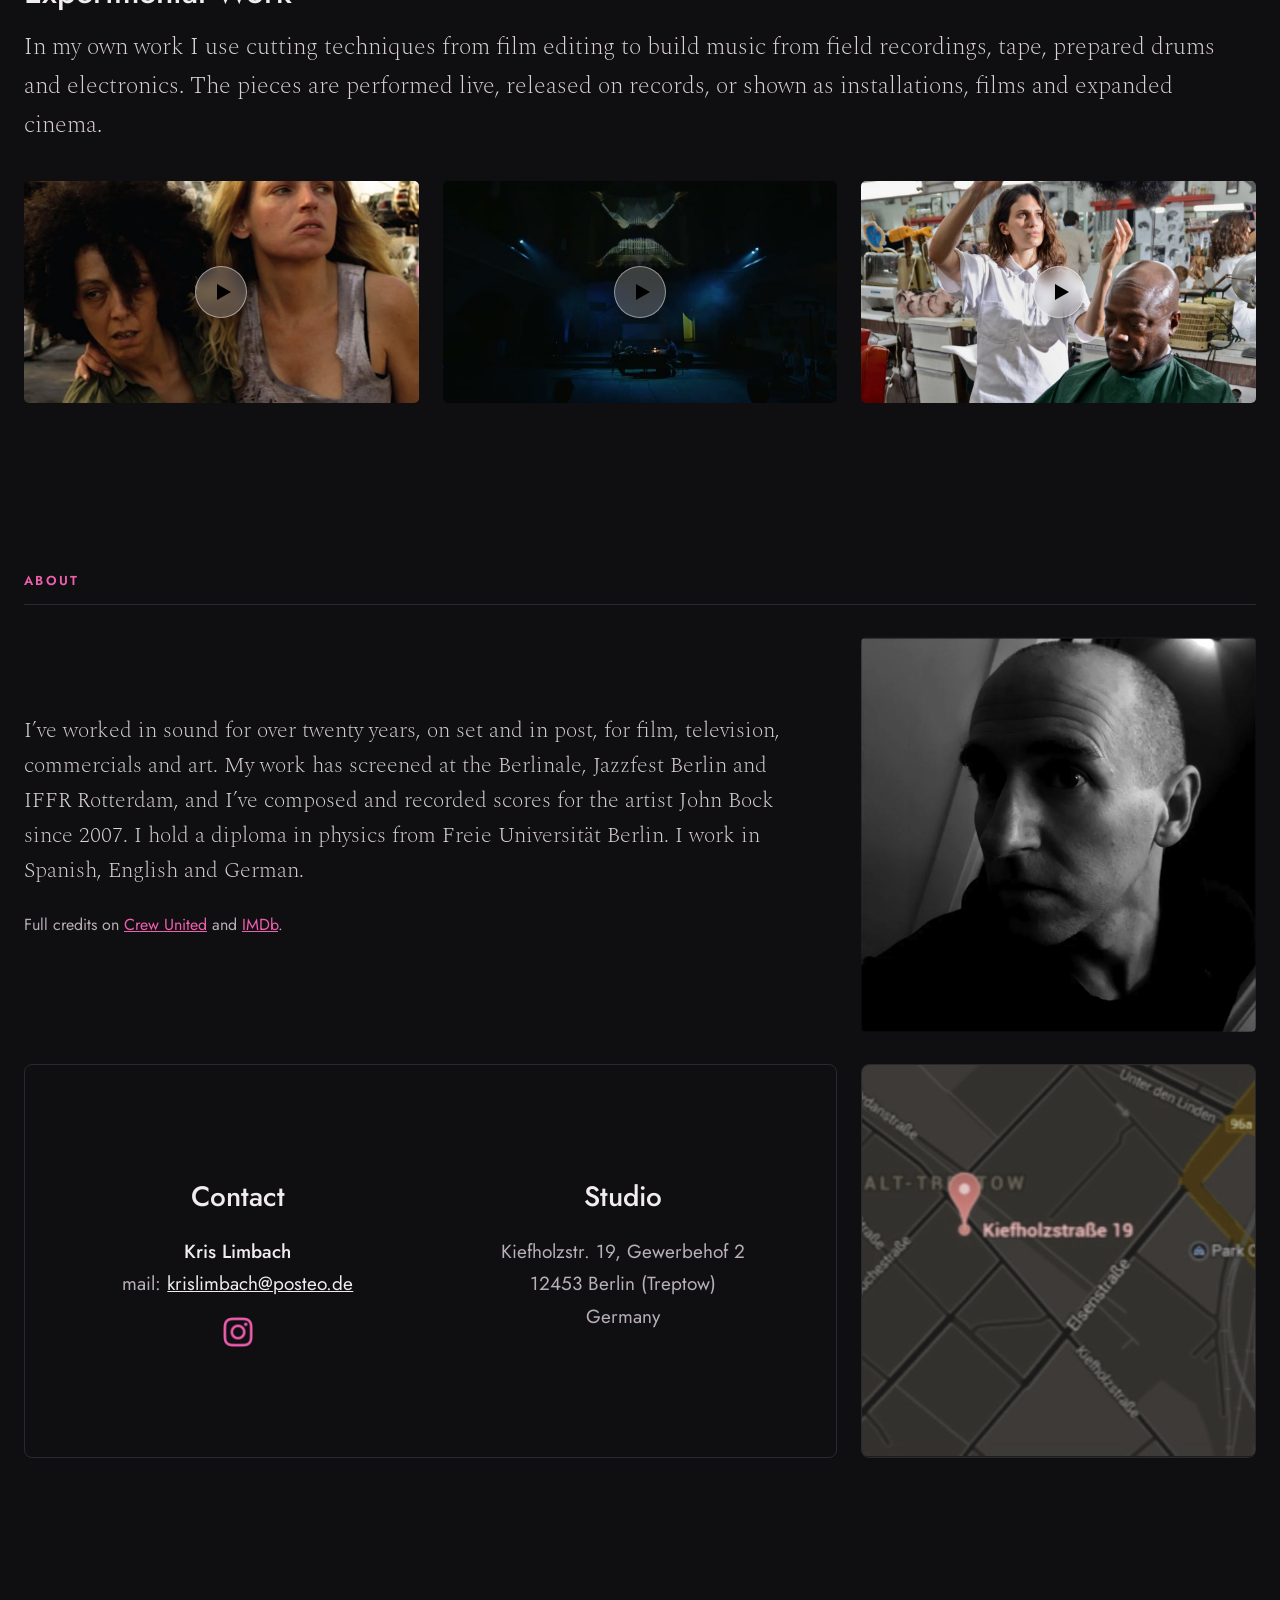
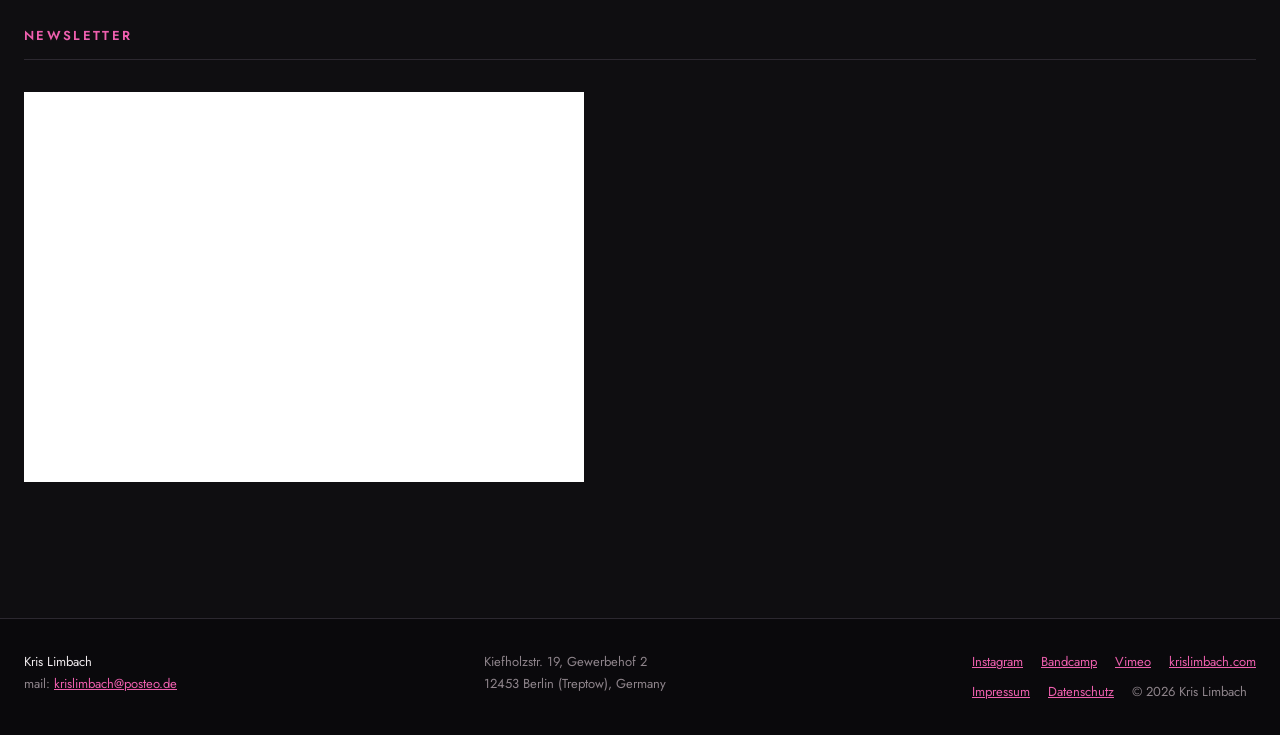
==== commit 1aea2619: "Update index.html" ====
--- a/index.html
+++ b/index.html
@@ -204,17 +204,6 @@
     <p class="claim">One ear across the whole project.</p>
   </section>
 
-  <section class="services reveal" aria-labelledby="services-h">
-    <h3 id="services-h" class="sub">Services</h3>
-    <div class="svc">
-      <div><h4>Supervision</h4><ul><li>Sound supervision</li><li>Team and crew assembly</li><li>Coordination from set to delivery</li></ul></div>
-      <div><h4>Recording</h4><ul><li>Set recording</li><li>Ambisonics recording</li><li>Field recording and foley</li></ul></div>
-      <div><h4>Post</h4><ul><li>Sound design</li><li>Dialogue editing</li><li>Music editing</li><li>Mixing: stereo, 5.1 and immersive (Dolby Atmos)</li></ul></div>
-      <div><h4>Music</h4><ul><li>Scoring and composition</li><li>Mastering for vinyl and streaming</li></ul></div>
-      <div><h4>Acoustics</h4><ul><li>Studio and room treatment</li><li>Acoustic consulting</li></ul></div>
-    </div>
-  </section>
-
   <section class="block reveal" aria-labelledby="work-h">
     <h2 id="work-h" class="label">work</h2>
     <div class="player" id="player">
@@ -228,6 +217,17 @@
       </div>
     </div>
     <div class="grid" id="work-grid"></div>
+  </section>
+
+  <section class="services reveal" aria-labelledby="services-h">
+    <h3 id="services-h" class="sub">Services</h3>
+    <div class="svc">
+      <div><h4>Supervision</h4><ul><li>Sound supervision</li><li>Team and crew assembly</li><li>Coordination from set to delivery</li></ul></div>
+      <div><h4>Recording</h4><ul><li>Set recording</li><li>Ambisonics recording</li><li>Field recording and foley</li></ul></div>
+      <div><h4>Post</h4><ul><li>Sound design</li><li>Dialogue editing</li><li>Music editing</li><li>Mixing: stereo, 5.1 and immersive (Dolby Atmos)</li></ul></div>
+      <div><h4>Music</h4><ul><li>Scoring and composition</li><li>Mastering for vinyl and streaming</li></ul></div>
+      <div><h4>Acoustics</h4><ul><li>Studio and room treatment</li><li>Acoustic consulting</li></ul></div>
+    </div>
   </section>
 
   <section id="soundart" class="block reveal" aria-labelledby="art-h">
@@ -438,7 +438,6 @@
   artPlayer.hidden = true;
 });
 
-
 /* Reveal on scroll */
 var io = new IntersectionObserver(function (entries) {
   entries.forEach(function (e) { if (e.isIntersecting) { e.target.classList.add('in'); io.unobserve(e.target); } });
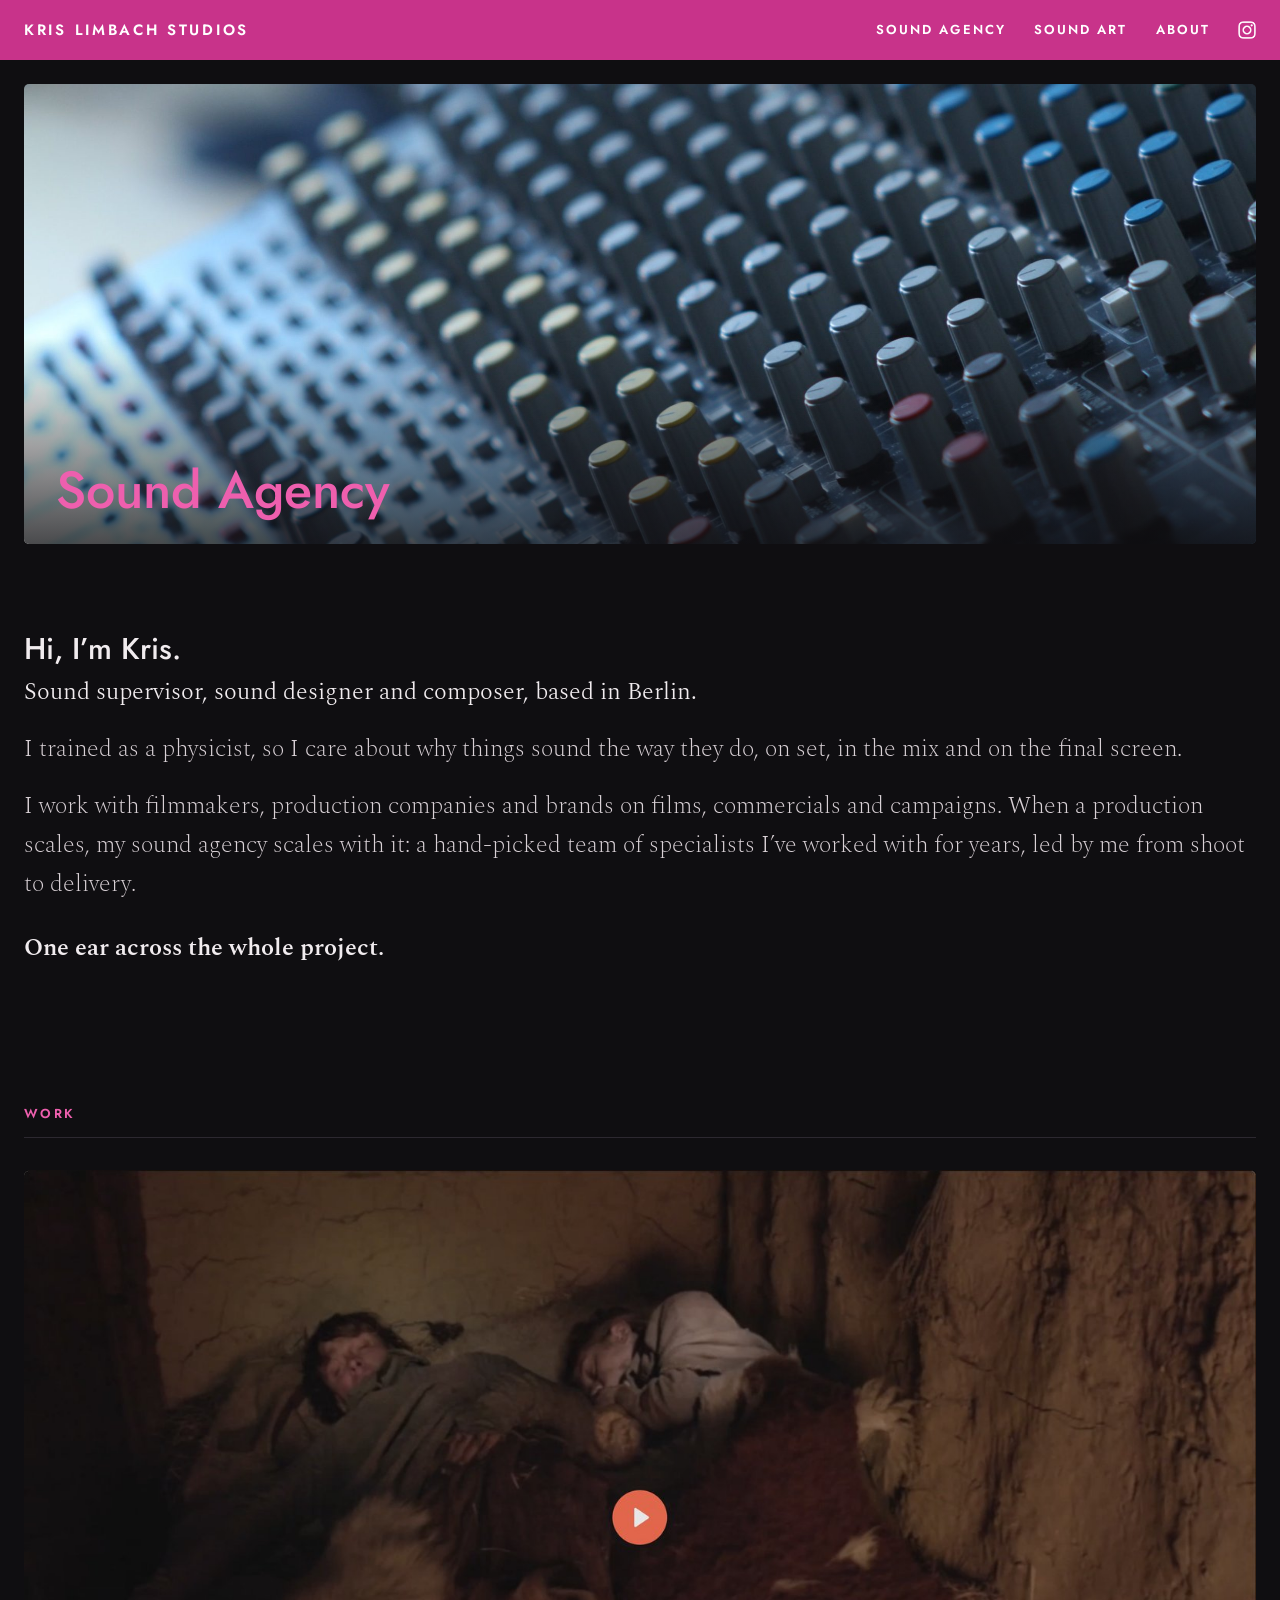
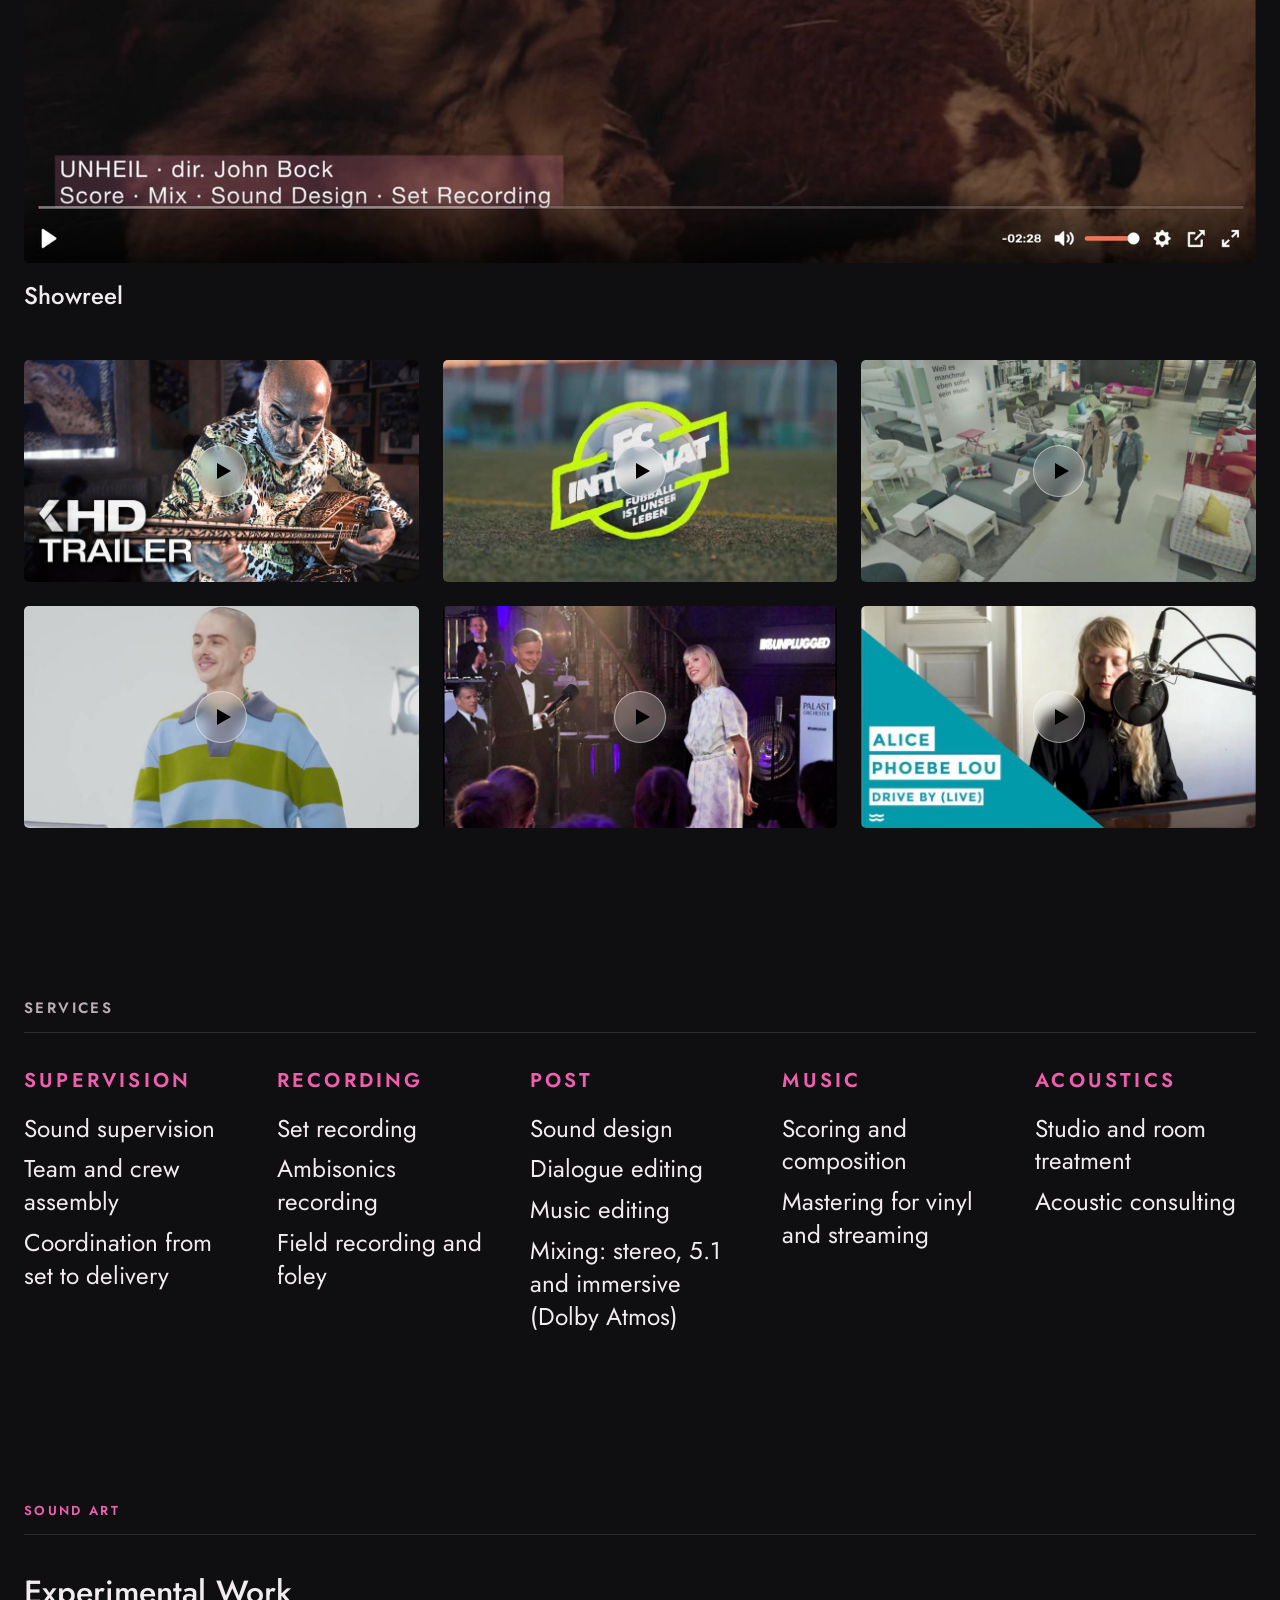
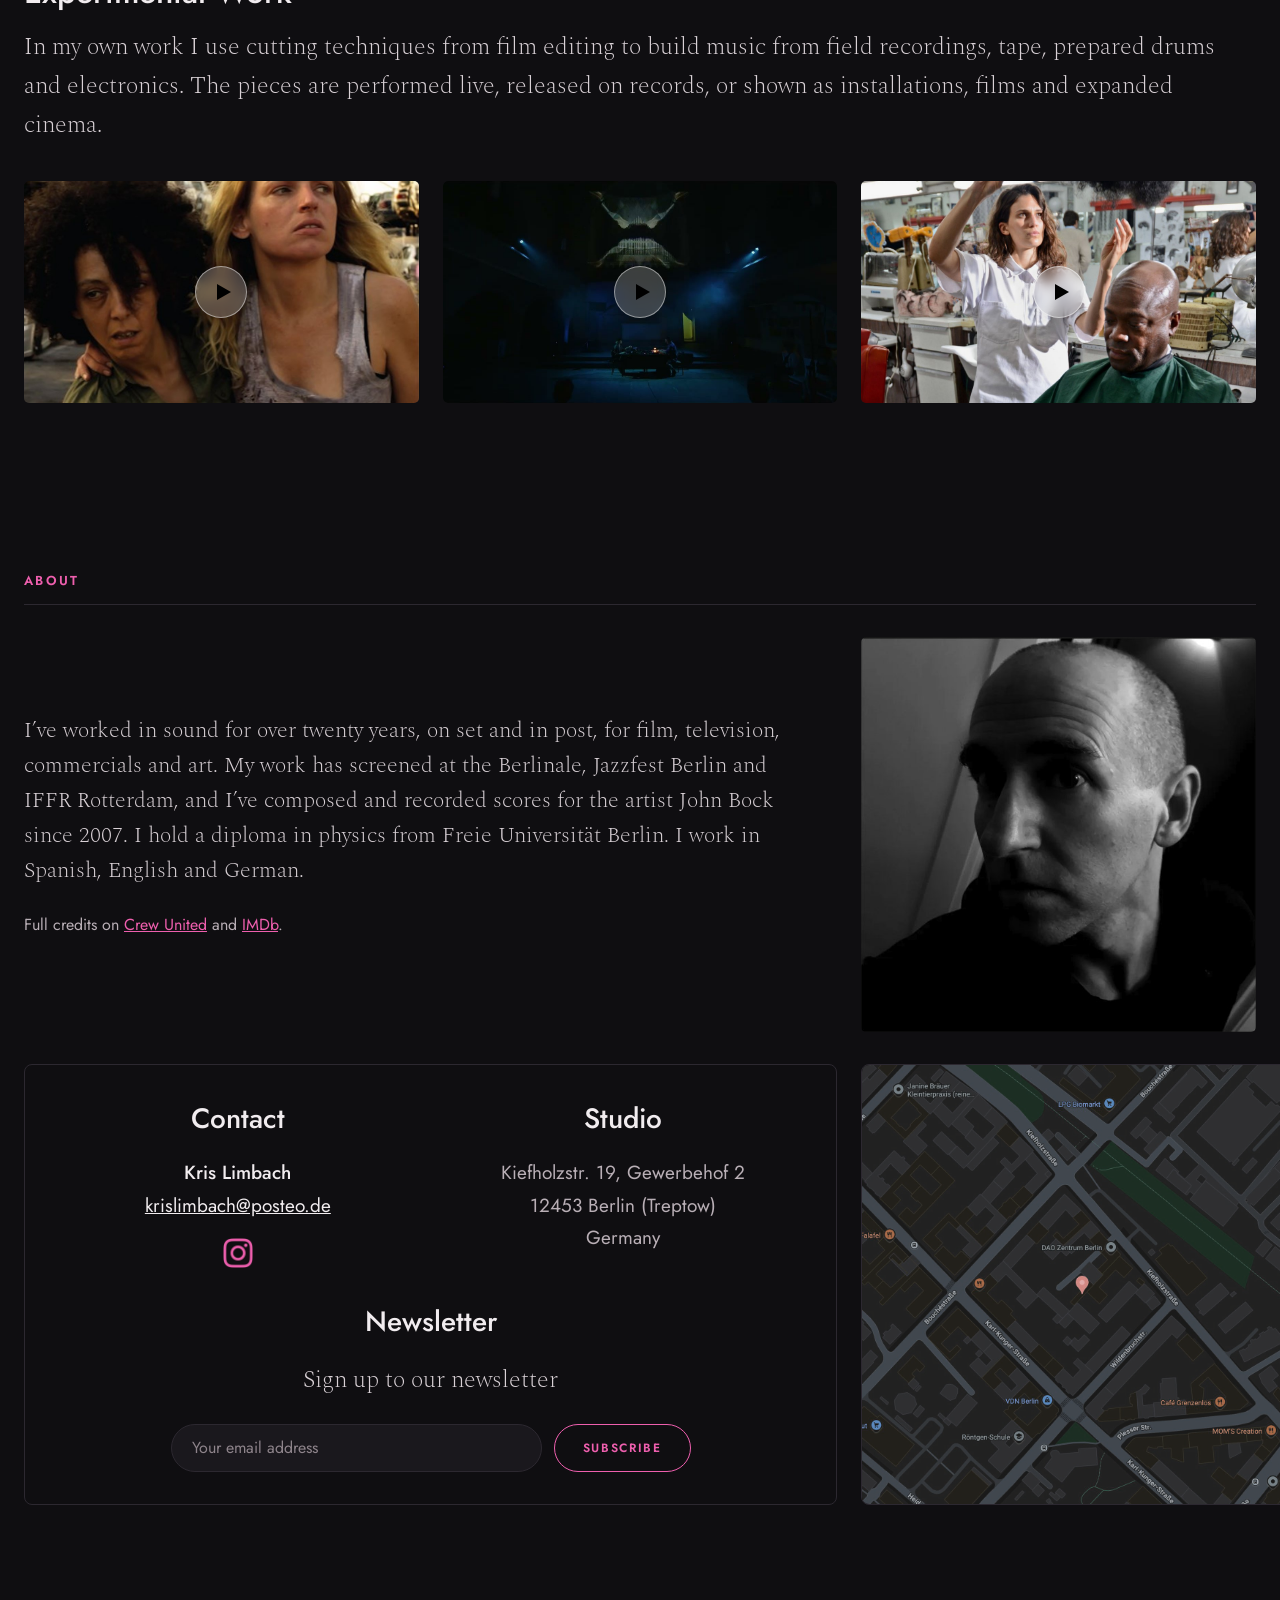
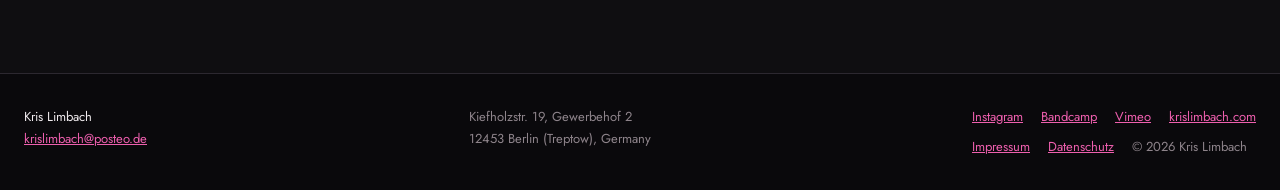
==== commit 608d9751: "Update index.html" ====
--- a/index.html
+++ b/index.html
@@ -5,6 +5,7 @@
 <meta name="viewport" content="width=device-width, initial-scale=1, viewport-fit=cover">
 <title>Kris Limbach Studios</title>
 <meta name="description" content="Sound agency in Berlin: sound supervision, set and field recording, sound design, mixing in stereo, 5.1 and Dolby Atmos, scoring and acoustics.">
+<link rel="stylesheet" href="https://sibforms.com/forms/end-form/build/sib-styles.css">
 <link rel="stylesheet" href="fonts.css">
 <style>
 /* Layout: one centered 1400px column, dark ground, pink only as accent and in the top bar */
@@ -155,7 +156,31 @@
 
 /* Newsletter */
 .newsletter { padding-block: 0 136px; }
-.newsletter iframe { display: block; width: 560px; max-width: 100%; height: 390px; margin: 0; border: 0; }
+/* Brevo form, styled to match the site (Brevo's own CSS loads first, these rules override it) */
+.reach-news { grid-column: 1 / -1; display: flex; flex-direction: column; align-items: center; gap: 16px; margin-top: 16px; padding-top: 32px; border-top: 1px solid var(--line); text-align: center; }
+@media (min-width: 901px) { .reach-news.newsletter { padding-bottom: 0; margin-top: 0; padding-top: 8px; border-top: 0; } }
+.reach-news .sib-form, .reach-news #sib-container { width: 100%; max-width: 520px; margin: 0 auto; }
+.reach-news .nl-intro { text-align: center; font-family: var(--display); font-weight: 400; font-size: 16px; color: var(--ink-mute); margin-bottom: 16px; }
+.reach-news .nl-row { justify-content: center; }
+.newsletter .sib-form { padding: 0; background: transparent; text-align: left; font-family: var(--display); }
+.newsletter .sib-form-container, .newsletter #sib-container { max-width: 640px; margin: 0; padding: 0; background: transparent; border: 0; text-align: left; }
+.newsletter .nl-intro { margin: 0 0 24px; font-family: var(--body); font-weight: 200; font-size: clamp(18px, 1.9vw, 25px); color: var(--ink-soft); }
+.newsletter .nl-row { display: flex; flex-wrap: wrap; gap: 12px; align-items: stretch; }
+.newsletter .nl-row .entry__field { flex: 1 1 280px; margin: 0; border: 0; background: none; box-shadow: none; }
+.newsletter #EMAIL { width: 100%; height: 48px; padding: 0 20px; border: 1px solid var(--line); border-radius: 999px; background: var(--panel); color: var(--ink); font-family: var(--display); font-size: 16px; outline: none; }
+.newsletter #EMAIL::placeholder { color: var(--ink-faint); font-family: var(--display); }
+.newsletter #EMAIL:focus { border-color: var(--pink); }
+.newsletter .sib-form-block__button { display: inline-flex; align-items: center; gap: 8px; height: 48px; padding: 0 28px; margin: 0; border: 1px solid var(--pink); border-radius: 999px; background: transparent; color: var(--pink); font-family: var(--display); font-size: 12px; font-weight: 600; letter-spacing: .14em; text-transform: uppercase; cursor: pointer; }
+.newsletter .sib-form-block__button:hover { background: var(--pink); color: var(--bg); }
+.newsletter .sib-form-block__button svg { width: 14px; height: 14px; fill: currentColor; }
+.newsletter .sib-hide-loader-icon { display: none; }
+.newsletter .entry__label { position: absolute; width: 1px; height: 1px; overflow: hidden; clip: rect(0 0 0 0); }
+.newsletter .entry__error { display: none; margin-top: 10px; font-family: var(--display); font-size: 14px; color: var(--pink); background: none; border: 0; padding: 0; }
+.newsletter .entry__error:not(:empty) { display: block; }
+.newsletter .input--hidden { display: none !important; }
+.newsletter .sib-form-message-panel { display: none; max-width: 640px; margin: 0 0 20px; padding: 14px 18px; border: 1px solid var(--line); border-radius: 8px; background: var(--panel); font-family: var(--display); font-size: 15px; color: var(--ink); }
+.newsletter #success-message { border-color: var(--pink); }
+.newsletter .sib-notification__icon { display: none; }
 
 footer { background: var(--bg-deep); border-top: 1px solid var(--line); }
 footer .wrap { display: flex; flex-wrap: wrap; justify-content: space-between; gap: 24px; padding-block: 32px; font-family: var(--display); font-size: 13px; line-height: 1.7; color: var(--ink-faint); }
@@ -258,28 +283,66 @@
         <div class="reach">
           <div class="reach-col">
             <h4>Contact</h4>
-            <div class="contact"><strong>Kris Limbach</strong><br>mail: <a href="mailto:krislimbach@posteo.de">krislimbach@posteo.de</a></div>
+            <div class="contact"><strong>Kris Limbach</strong><br><a href="mailto:krislimbach@posteo.de">krislimbach@posteo.de</a></div>
             <a class="ig ig-contact" href="https://www.instagram.com/krislimbachstudios/" target="_blank" rel="noopener" ><img class="ig-pink" src="img/instagram-pink.png" alt="Instagram"></a>
           </div>
           <div class="reach-col">
             <h4>Studio</h4>
             <div class="contact">Kiefholzstr. 19, Gewerbehof 2<br>12453 Berlin (Treptow)<br>Germany</div>
           </div>
+          <div class="reach-news newsletter">
+            <h4>Newsletter</h4>
+          <!-- Brevo form (from Kris's Brevo account). Do not change ids, names or the action URL. -->
+          <div class="sib-form">
+            <div id="sib-form-container" class="sib-form-container">
+              <div id="error-message" class="sib-form-message-panel">
+                <div class="sib-form-message-panel__text sib-form-message-panel__text--center">
+                  <svg viewBox="0 0 512 512" class="sib-icon sib-notification__icon"></svg>
+                  <span class="sib-form-message-panel__inner-text">Deine Anmeldung konnte nicht gespeichert werden. Bitte versuche es erneut.</span>
+                </div>
+              </div>
+              <div id="success-message" class="sib-form-message-panel">
+                <div class="sib-form-message-panel__text sib-form-message-panel__text--center">
+                  <svg viewBox="0 0 512 512" class="sib-icon sib-notification__icon"></svg>
+                  <span class="sib-form-message-panel__inner-text">Deine Anmeldung war erfolgreich.</span>
+                </div>
+              </div>
+              <div id="sib-container" class="sib-container--large sib-container--vertical">
+                <form id="sib-form" method="POST" action="https://bb07ea0e.sibforms.com/serve/[base64]" data-type="subscription">
+                  <p class="nl-intro">Sign up to our newsletter</p>
+                  <div class="sib-input sib-form-block">
+                    <div class="form__entry entry_block">
+                      <div class="form__label-row nl-row">
+                        <label class="entry__label" for="EMAIL" data-required="*">Your email address</label>
+                        <div class="entry__field">
+                          <input class="input" type="email" id="EMAIL" name="EMAIL" autocomplete="email" value="" placeholder="Your email address" data-required="true" required>
+                        </div>
+                        <button class="sib-form-block__button sib-form-block__button-with-loader" form="sib-form" type="submit">
+                          <svg class="icon clickable__icon progress-indicator__icon sib-hide-loader-icon" viewBox="0 0 512 512"><path d="M460.116 373.846l-20.823-12.022c-5.541-3.199-7.54-10.159-4.663-15.874 30.137-59.886 28.343-131.652-5.386-189.946-33.641-58.394-94.896-95.833-161.827-99.676C261.028 55.961 256 50.751 256 44.352V20.309c0-6.904 5.808-12.337 12.703-11.982 83.556 4.306 160.163 50.864 202.11 123.677 42.063 72.696 44.079 162.316 6.031 236.832-3.14 6.148-10.75 8.461-16.728 5.01z"/></svg>
+                          Subscribe
+                        </button>
+                      </div>
+                      <label class="entry__error entry__error--primary"></label>
+                    </div>
+                  </div>
+                  <input type="text" name="email_address_check" value="" class="input--hidden" tabindex="-1" autocomplete="off">
+                  <input type="hidden" name="locale" value="de">
+                </form>
+              </div>
+            </div>
+          </div>
+          </div>
         </div>
         <a class="map" href="https://www.google.com/maps/search/?api=1&amp;query=Kiefholzstr.+19,+12453+Berlin" target="_blank" rel="noopener"><img src="img/map.jpg" alt="Map: Kiefholzstraße 19, Berlin Treptow"></a>
       </div>
     </div>
   </section>
 
-  <section class="newsletter reveal" aria-labelledby="news-h">
-    <h2 id="news-h" class="label">newsletter</h2>
-    <iframe src="https://bb07ea0e.sibforms.com/v2/serve/[base64]" title="Newsletter sign-up" scrolling="auto" loading="lazy" allowfullscreen></iframe>
-  </section>
 </main>
 
 <footer>
   <div class="wrap">
-    <div><span style="color: var(--ink)">Kris Limbach</span><br>mail: <a href="mailto:krislimbach@posteo.de">krislimbach@posteo.de</a></div>
+    <div><span style="color: var(--ink)">Kris Limbach</span><br><a href="mailto:krislimbach@posteo.de">krislimbach@posteo.de</a></div>
     <div>Kiefholzstr. 19, Gewerbehof 2<br>12453 Berlin (Treptow), Germany</div>
     <div style="display: flex; flex-direction: column; gap: 8px">
       <div class="row"><a href="https://www.instagram.com/krislimbachstudios/" target="_blank" rel="noopener">Instagram</a><a href="https://krislimbach.bandcamp.com" target="_blank" rel="noopener">Bandcamp</a><a href="https://vimeo.com/emitter19" target="_blank" rel="noopener">Vimeo</a><a href="https://krislimbach.com" target="_blank" rel="noopener">krislimbach.com</a></div>
@@ -444,5 +507,19 @@
 }, { threshold: 0.12 });
 document.querySelectorAll('.reveal').forEach(function (n) { io.observe(n); });
 </script>
+<script>
+  /* Brevo form settings (messages from Kris's Brevo form) */
+  window.REQUIRED_CODE_ERROR_MESSAGE = 'Wähle bitte einen Ländervorwahl aus.';
+  window.LOCALE = 'de';
+  window.EMAIL_INVALID_MESSAGE = window.SMS_INVALID_MESSAGE = "Die eingegebenen Informationen sind nicht gültig. Bitte überprüfe das Feldformat und versuche es erneut.";
+  window.REQUIRED_ERROR_MESSAGE = "Dieses Feld darf nicht leer sein. ";
+  window.GENERIC_INVALID_MESSAGE = "Die eingegebenen Informationen sind nicht gültig. Bitte überprüfe das Feldformat und versuche es erneut.";
+  window.INVALID_NUMBER = "Die eingegebenen Informationen sind nicht gültig. Bitte überprüfe das Feldformat und versuche es erneut.";
+  window.INVALID_DATE = "Bitte gib ein gültiges Datum ein";
+  window.REQUIRED_MULTISELECT_MESSAGE = 'Wähle bitte mindestens eine Option aus';
+  window.translation = { common: { selectedList: '{quantity} Liste ausgewählt', selectedLists: '{quantity} Listen ausgewählt', selectedOption: '{quantity} ausgewählt', selectedOptions: '{quantity} ausgewählt' } };
+  var AUTOHIDE = Boolean(0);
+</script>
+<script defer src="https://sibforms.com/forms/end-form/build/main.js"></script>
 </body>
 </html>
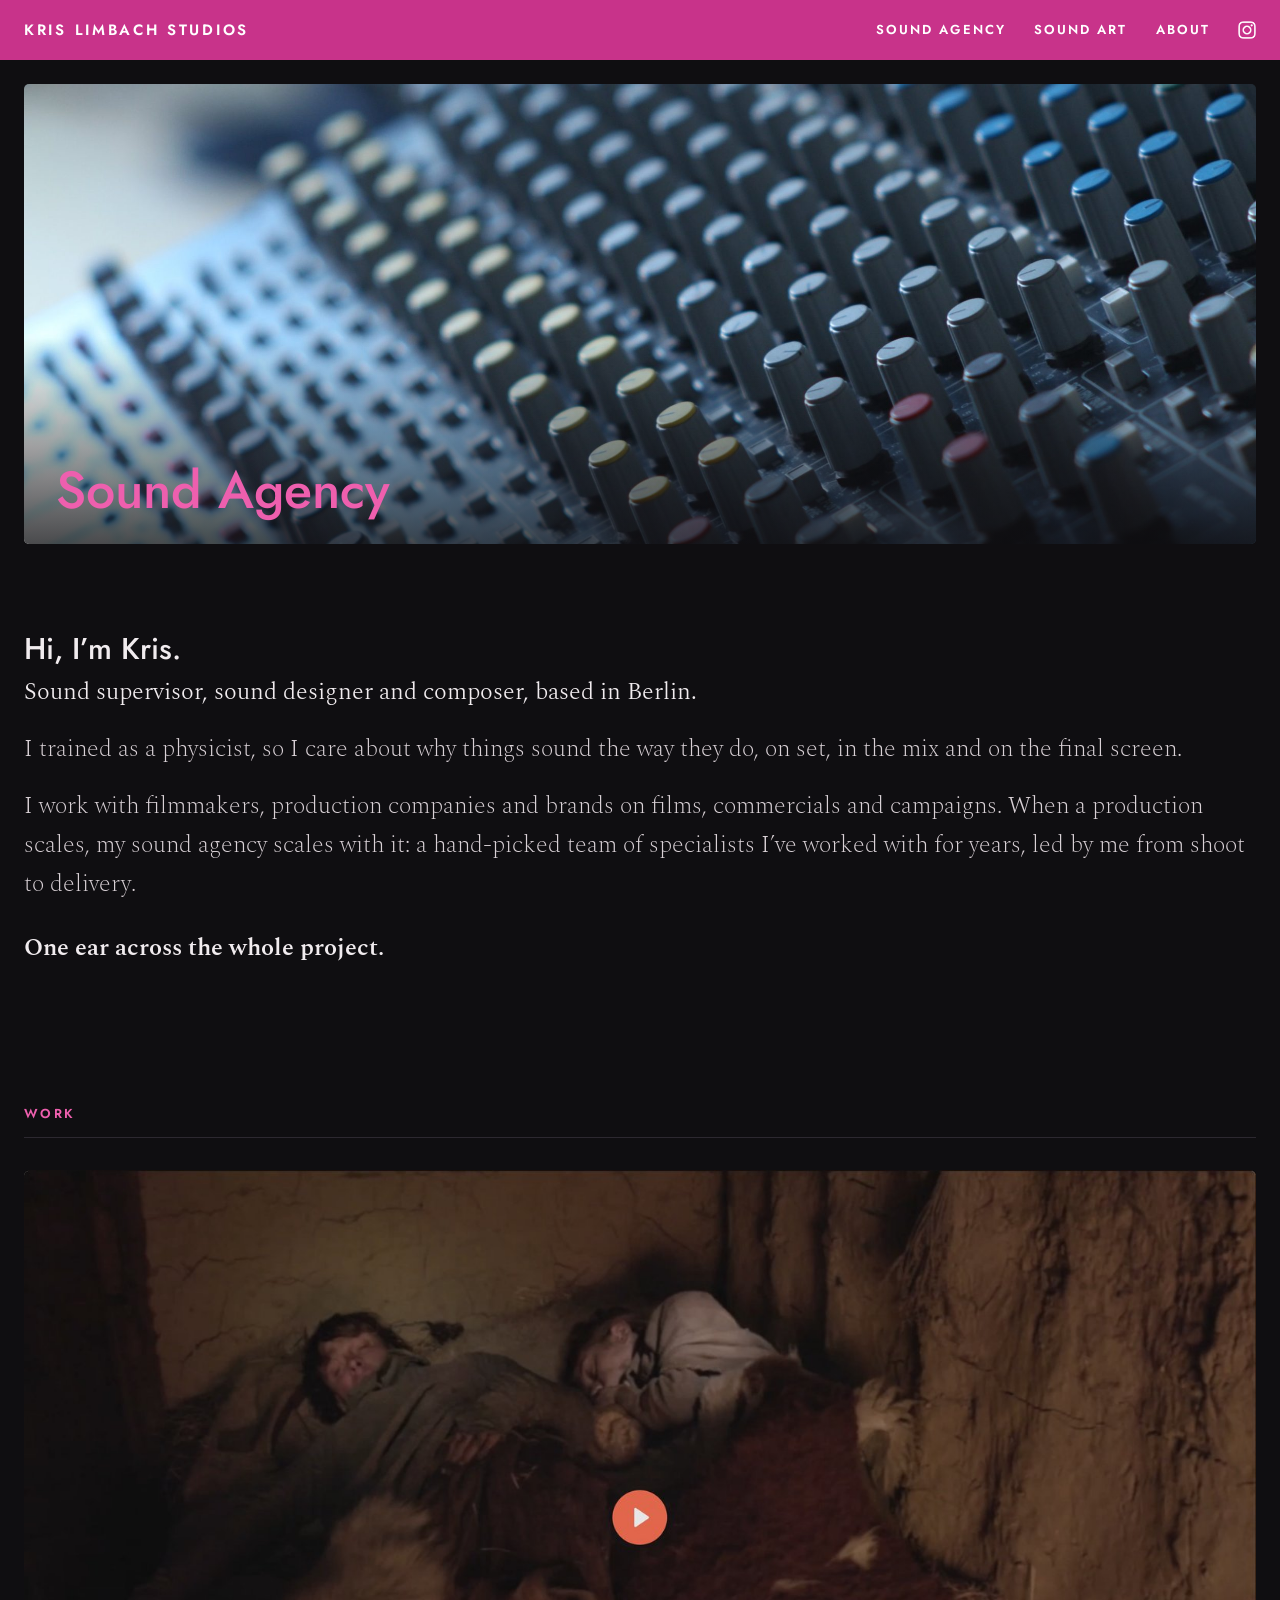
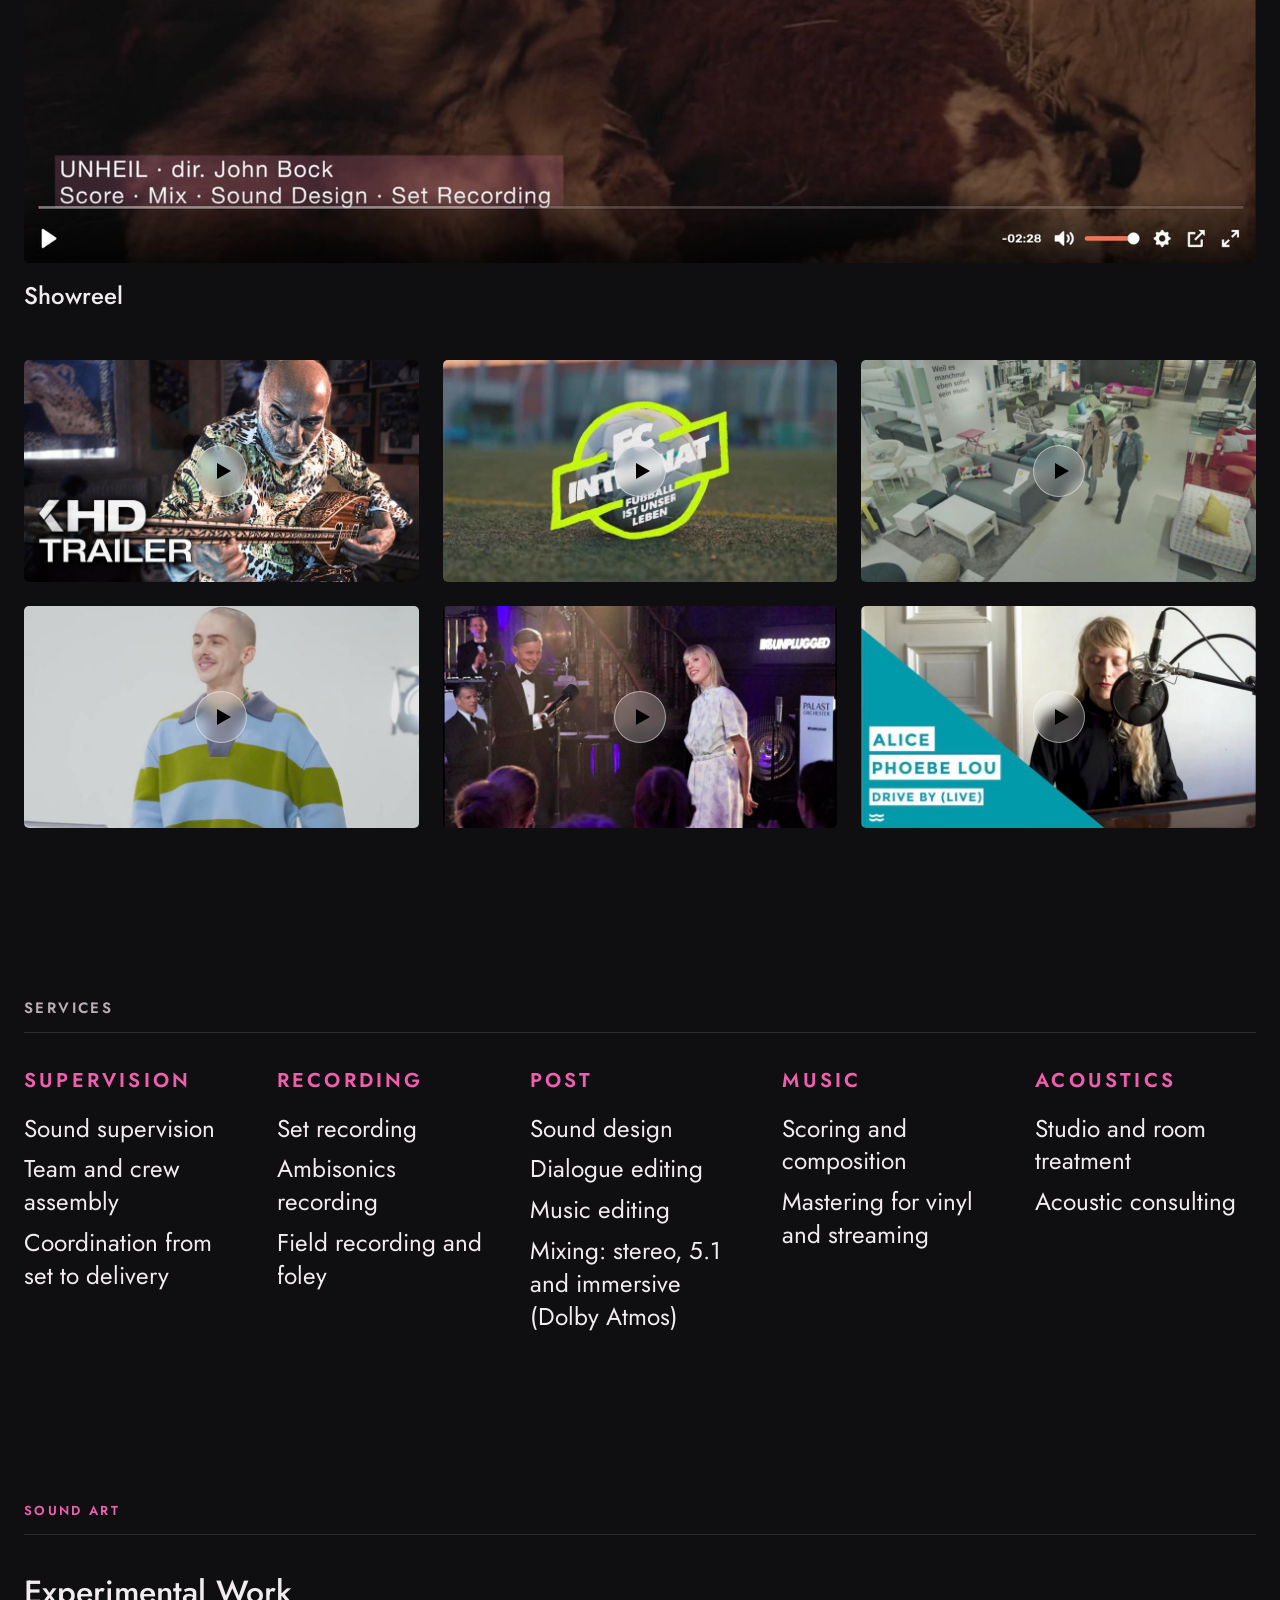
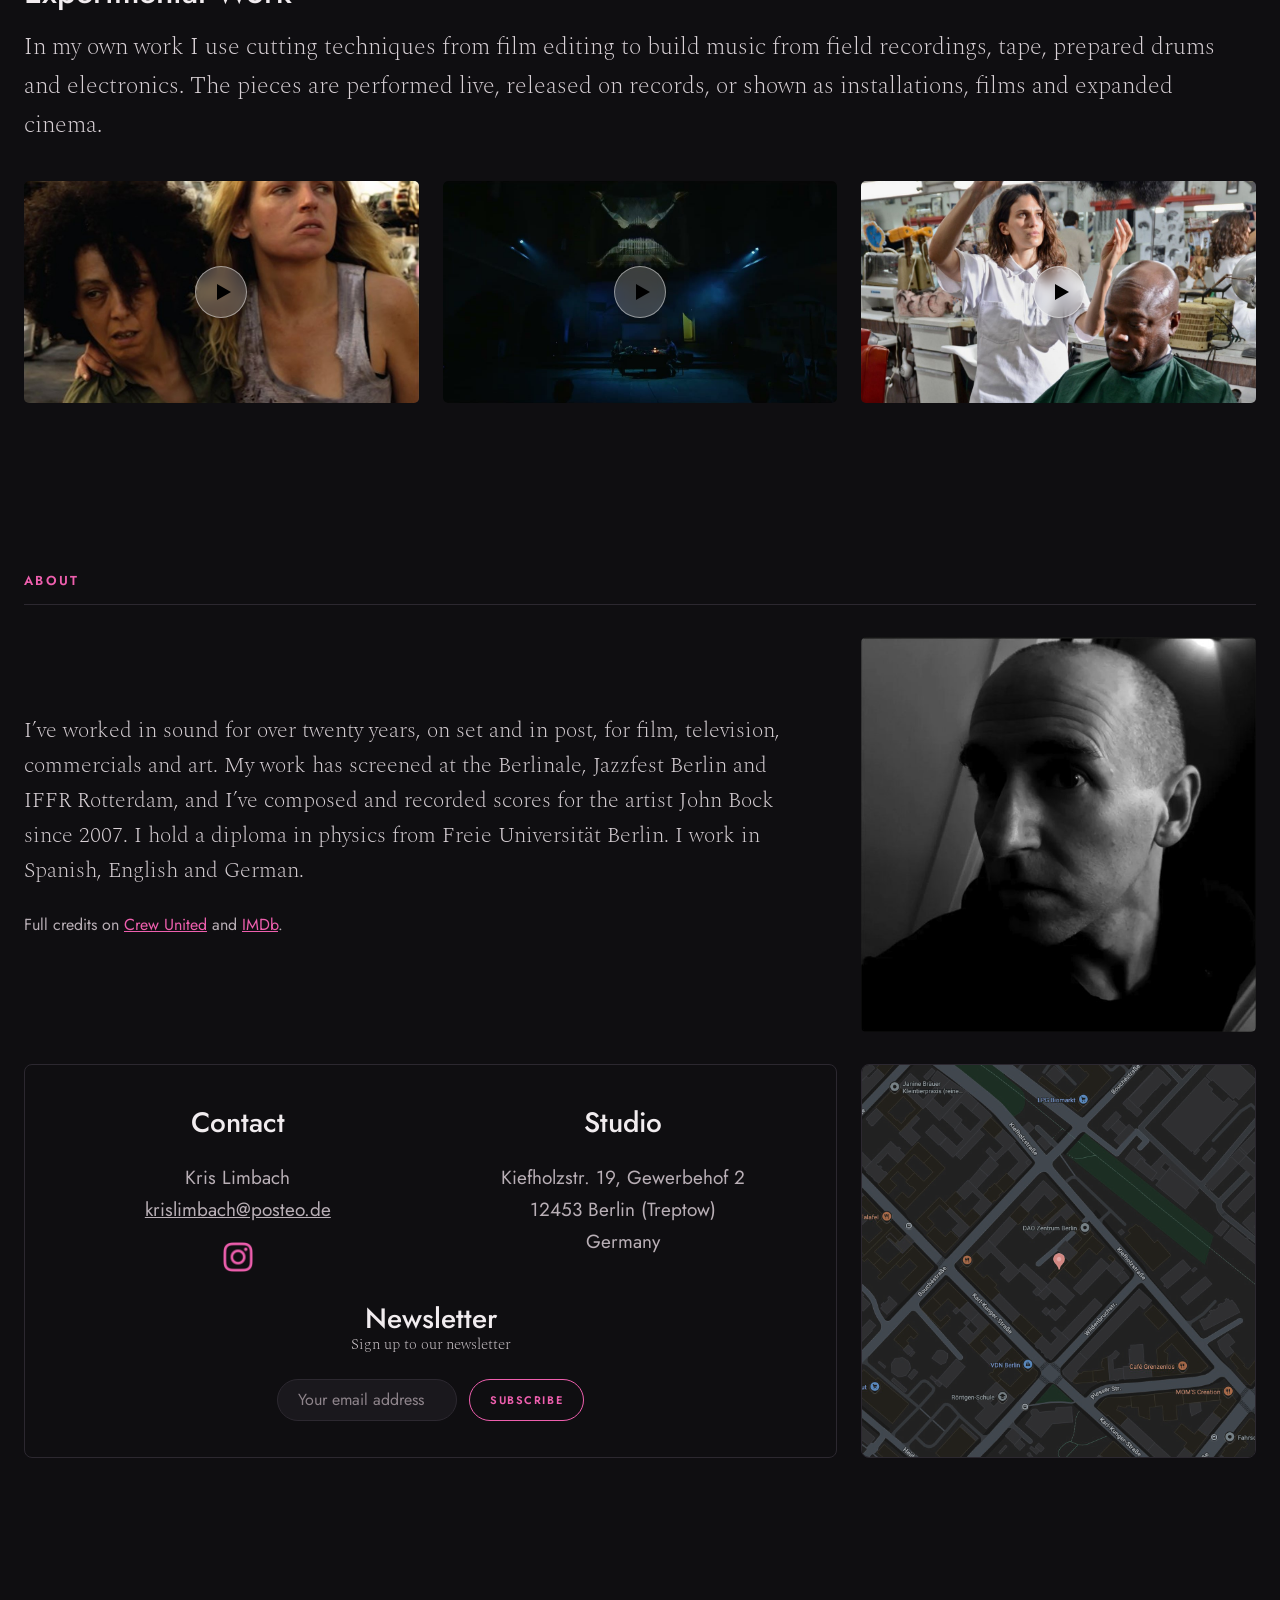
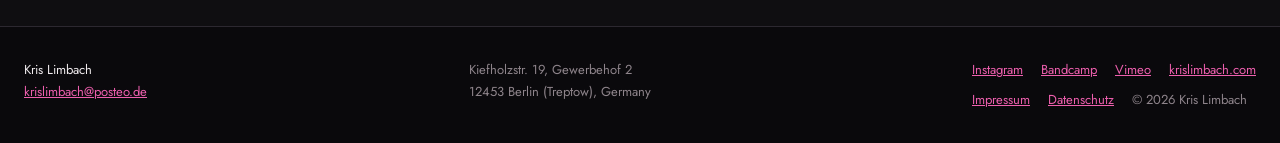
==== commit 6b504c9c: "Update index.html" ====
--- a/index.html
+++ b/index.html
@@ -5,7 +5,6 @@
 <meta name="viewport" content="width=device-width, initial-scale=1, viewport-fit=cover">
 <title>Kris Limbach Studios</title>
 <meta name="description" content="Sound agency in Berlin: sound supervision, set and field recording, sound design, mixing in stereo, 5.1 and Dolby Atmos, scoring and acoustics.">
-<link rel="stylesheet" href="https://sibforms.com/forms/end-form/build/sib-styles.css">
 <link rel="stylesheet" href="fonts.css">
 <style>
 /* Layout: one centered 1400px column, dark ground, pink only as accent and in the top bar */
@@ -49,7 +48,7 @@
 .ig:hover img { opacity: .75; }
 .ig-contact .ig-pink { width: 30px; height: 30px; filter: none; }
 .ig-contact:hover .ig-pink { opacity: .7; }
-.reach .contact a { color: var(--ink); text-decoration-color: currentColor; }
+.reach .contact a { color: inherit; text-decoration-color: currentColor; }
 .reach .contact a:hover { color: var(--pink); }
 
 section[id] { scroll-margin-top: 80px; }
@@ -143,6 +142,7 @@
 .reach .contact { font-size: 19px; }
 .contact { font-family: var(--display); font-size: 16px; line-height: 1.7; color: var(--ink-mute); }
 .contact strong { color: var(--ink); font-weight: 500; }
+.reach .contact strong { color: inherit; font-weight: 400; }
 .map { position: relative; display: block; aspect-ratio: 1 / 1; border: 1px solid var(--line); border-radius: 8px; overflow: hidden; }
 .map img { position: absolute; inset: 0; width: 100%; height: 100%; object-fit: cover; filter: invert(.9) hue-rotate(180deg) saturate(.6); }
 @media (max-width: 900px) {
@@ -162,15 +162,20 @@
 .reach-news .sib-form, .reach-news #sib-container { width: 100%; max-width: 520px; margin: 0 auto; }
 .reach-news .nl-intro { text-align: center; font-family: var(--display); font-weight: 400; font-size: 16px; color: var(--ink-mute); margin-bottom: 16px; }
 .reach-news .nl-row { justify-content: center; }
+.reach-news { gap: 0; }
+.reach-news h4 { line-height: 1.1; }
+.reach-news.newsletter .nl-intro { line-height: 1.3; }
+.reach-news .nl-intro { margin: 0 0 20px; }
+.reach-news.newsletter .nl-row .entry__field { flex: 0 1 180px; }
 .newsletter .sib-form { padding: 0; background: transparent; text-align: left; font-family: var(--display); }
 .newsletter .sib-form-container, .newsletter #sib-container { max-width: 640px; margin: 0; padding: 0; background: transparent; border: 0; text-align: left; }
-.newsletter .nl-intro { margin: 0 0 24px; font-family: var(--body); font-weight: 200; font-size: clamp(18px, 1.9vw, 25px); color: var(--ink-soft); }
+.newsletter .nl-intro { margin: 0 0 24px; font-family: var(--body); font-weight: 200; font-size: 15px; color: var(--ink-soft); }
 .newsletter .nl-row { display: flex; flex-wrap: wrap; gap: 12px; align-items: stretch; }
 .newsletter .nl-row .entry__field { flex: 1 1 280px; margin: 0; border: 0; background: none; box-shadow: none; }
-.newsletter #EMAIL { width: 100%; height: 48px; padding: 0 20px; border: 1px solid var(--line); border-radius: 999px; background: var(--panel); color: var(--ink); font-family: var(--display); font-size: 16px; outline: none; }
+.newsletter #EMAIL { width: 100%; height: 42px; padding: 0 20px; border: 1px solid var(--line); border-radius: 999px; background: var(--panel); color: var(--ink); font-family: var(--display); font-size: 16px; outline: none; }
 .newsletter #EMAIL::placeholder { color: var(--ink-faint); font-family: var(--display); }
 .newsletter #EMAIL:focus { border-color: var(--pink); }
-.newsletter .sib-form-block__button { display: inline-flex; align-items: center; gap: 8px; height: 48px; padding: 0 28px; margin: 0; border: 1px solid var(--pink); border-radius: 999px; background: transparent; color: var(--pink); font-family: var(--display); font-size: 12px; font-weight: 600; letter-spacing: .14em; text-transform: uppercase; cursor: pointer; }
+.newsletter .sib-form-block__button { display: inline-flex; align-items: center; gap: 8px; height: 42px; padding: 0 20px; margin: 0; border: 1px solid var(--pink); border-radius: 999px; background: transparent; color: var(--pink); font-family: var(--display); font-size: 11px; font-weight: 600; letter-spacing: .14em; text-transform: uppercase; cursor: pointer; }
 .newsletter .sib-form-block__button:hover { background: var(--pink); color: var(--bg); }
 .newsletter .sib-form-block__button svg { width: 14px; height: 14px; fill: currentColor; }
 .newsletter .sib-hide-loader-icon { display: none; }
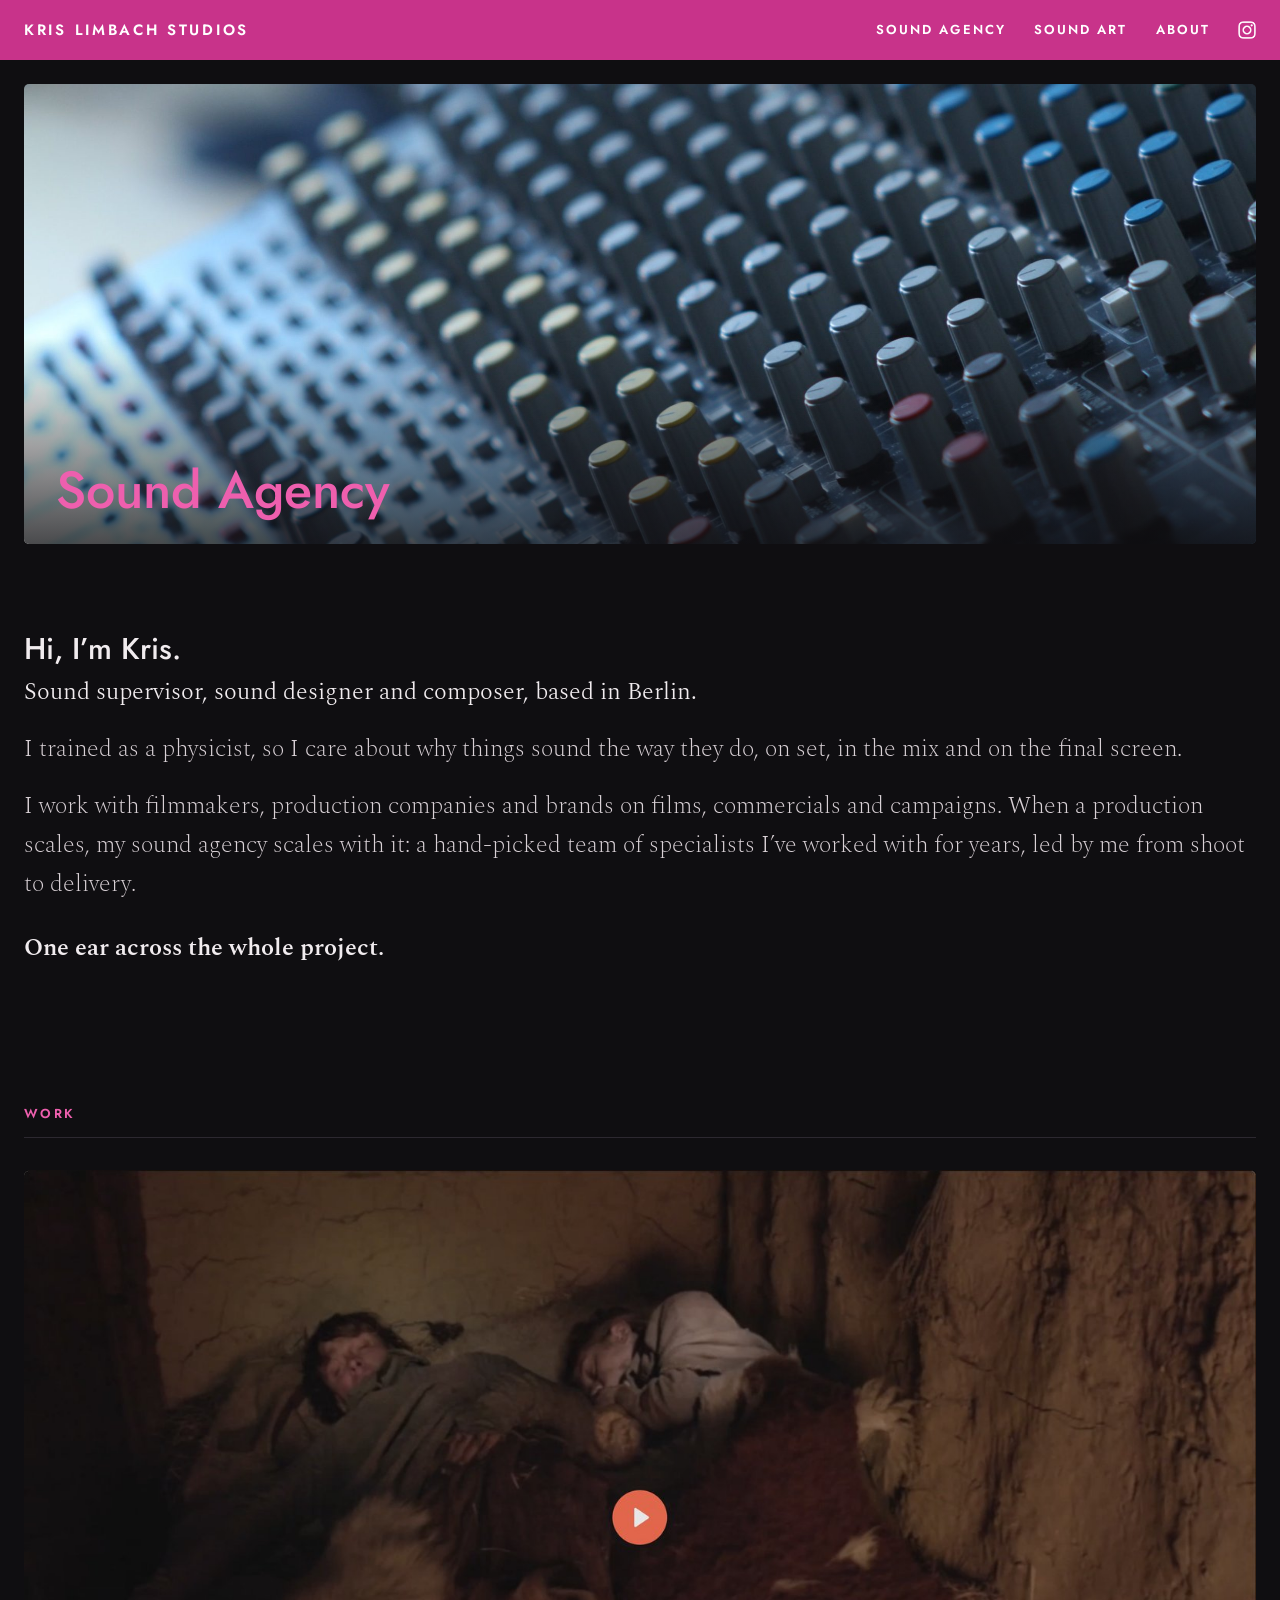
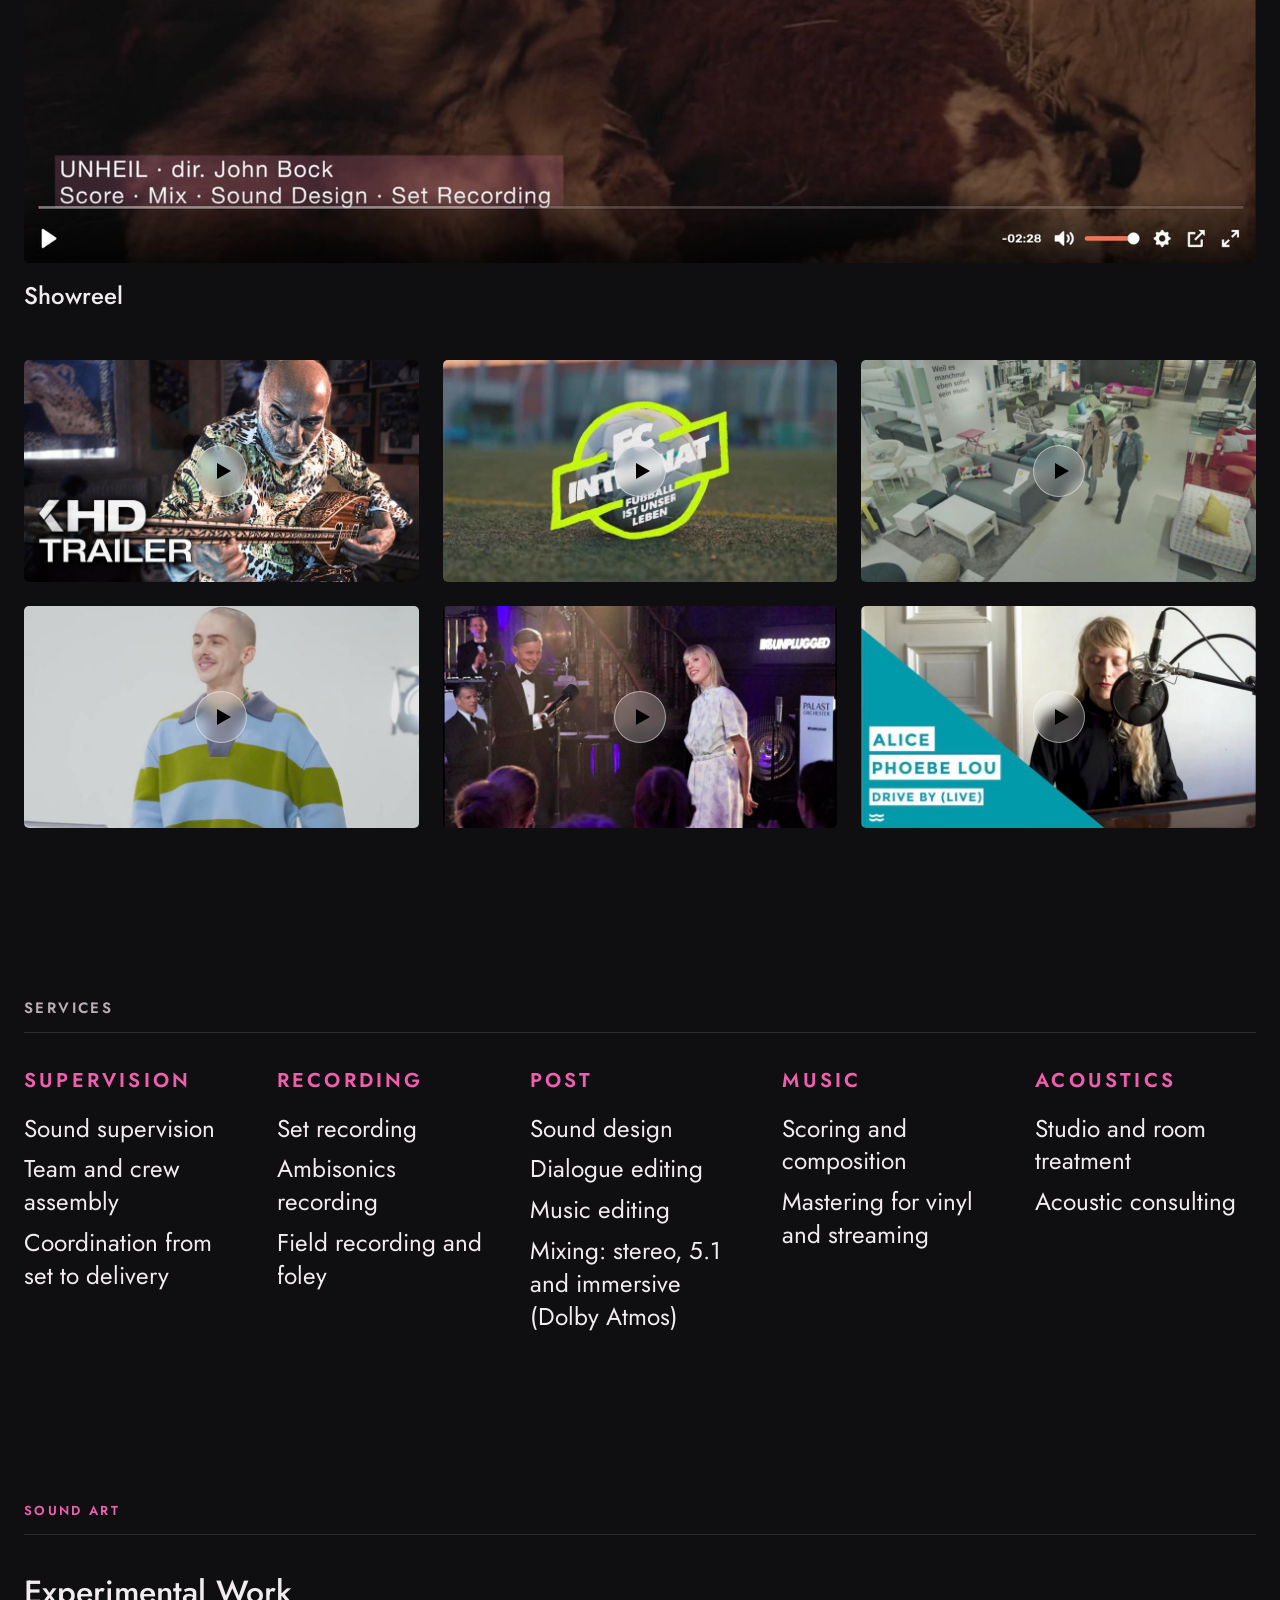
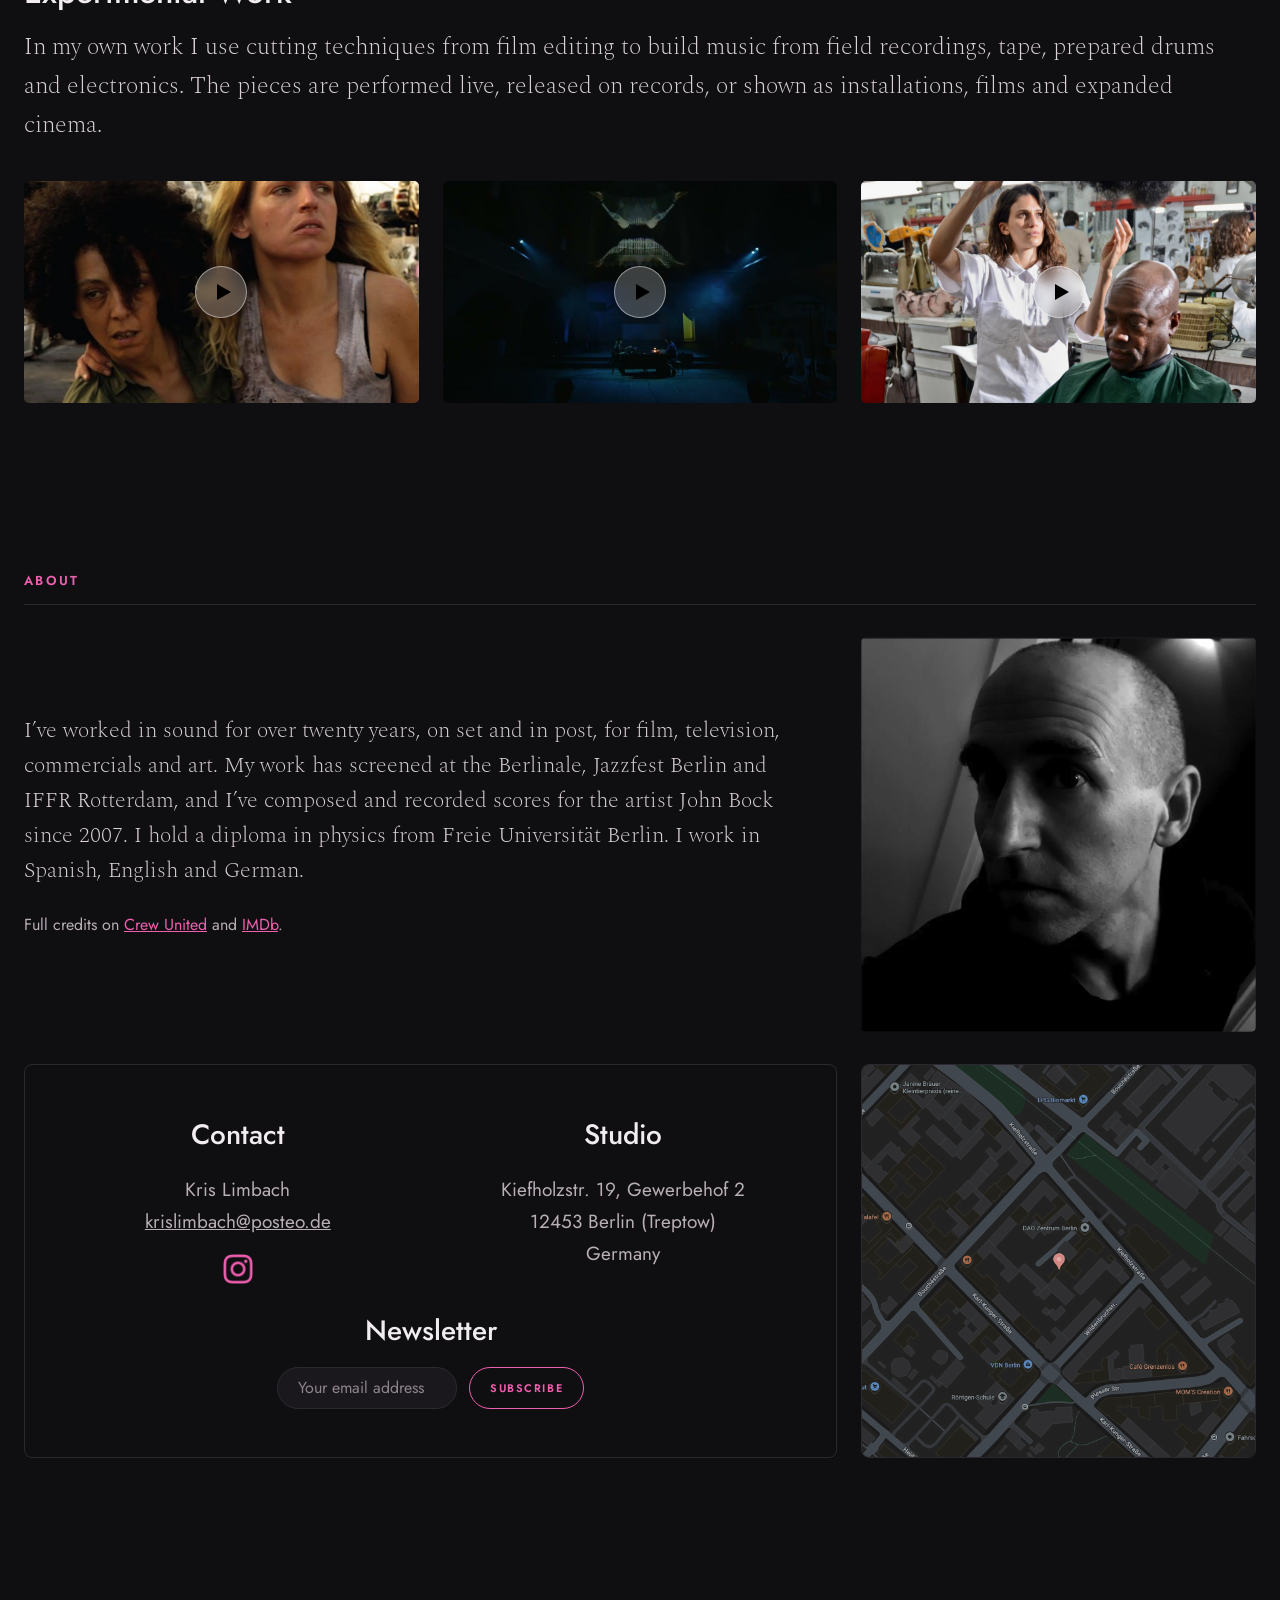
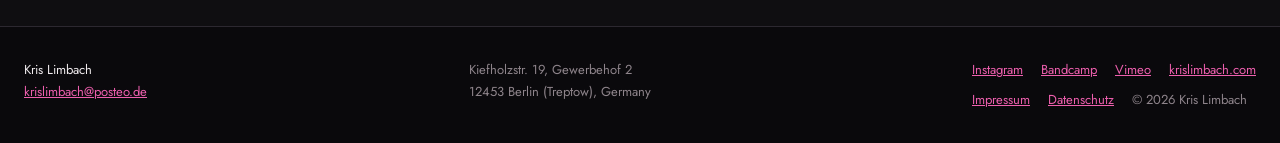
==== commit c3e1db8b: "Update index.html" ====
--- a/index.html
+++ b/index.html
@@ -163,7 +163,7 @@
 .reach-news .nl-intro { text-align: center; font-family: var(--display); font-weight: 400; font-size: 16px; color: var(--ink-mute); margin-bottom: 16px; }
 .reach-news .nl-row { justify-content: center; }
 .reach-news { gap: 0; }
-.reach-news h4 { line-height: 1.1; }
+.reach-news h4 { line-height: 1.1; margin-bottom: 20px; }
 .reach-news.newsletter .nl-intro { line-height: 1.3; }
 .reach-news .nl-intro { margin: 0 0 20px; }
 .reach-news.newsletter .nl-row .entry__field { flex: 0 1 180px; }
@@ -314,7 +314,6 @@
               </div>
               <div id="sib-container" class="sib-container--large sib-container--vertical">
                 <form id="sib-form" method="POST" action="https://bb07ea0e.sibforms.com/serve/[base64]" data-type="subscription">
-                  <p class="nl-intro">Sign up to our newsletter</p>
                   <div class="sib-input sib-form-block">
                     <div class="form__entry entry_block">
                       <div class="form__label-row nl-row">
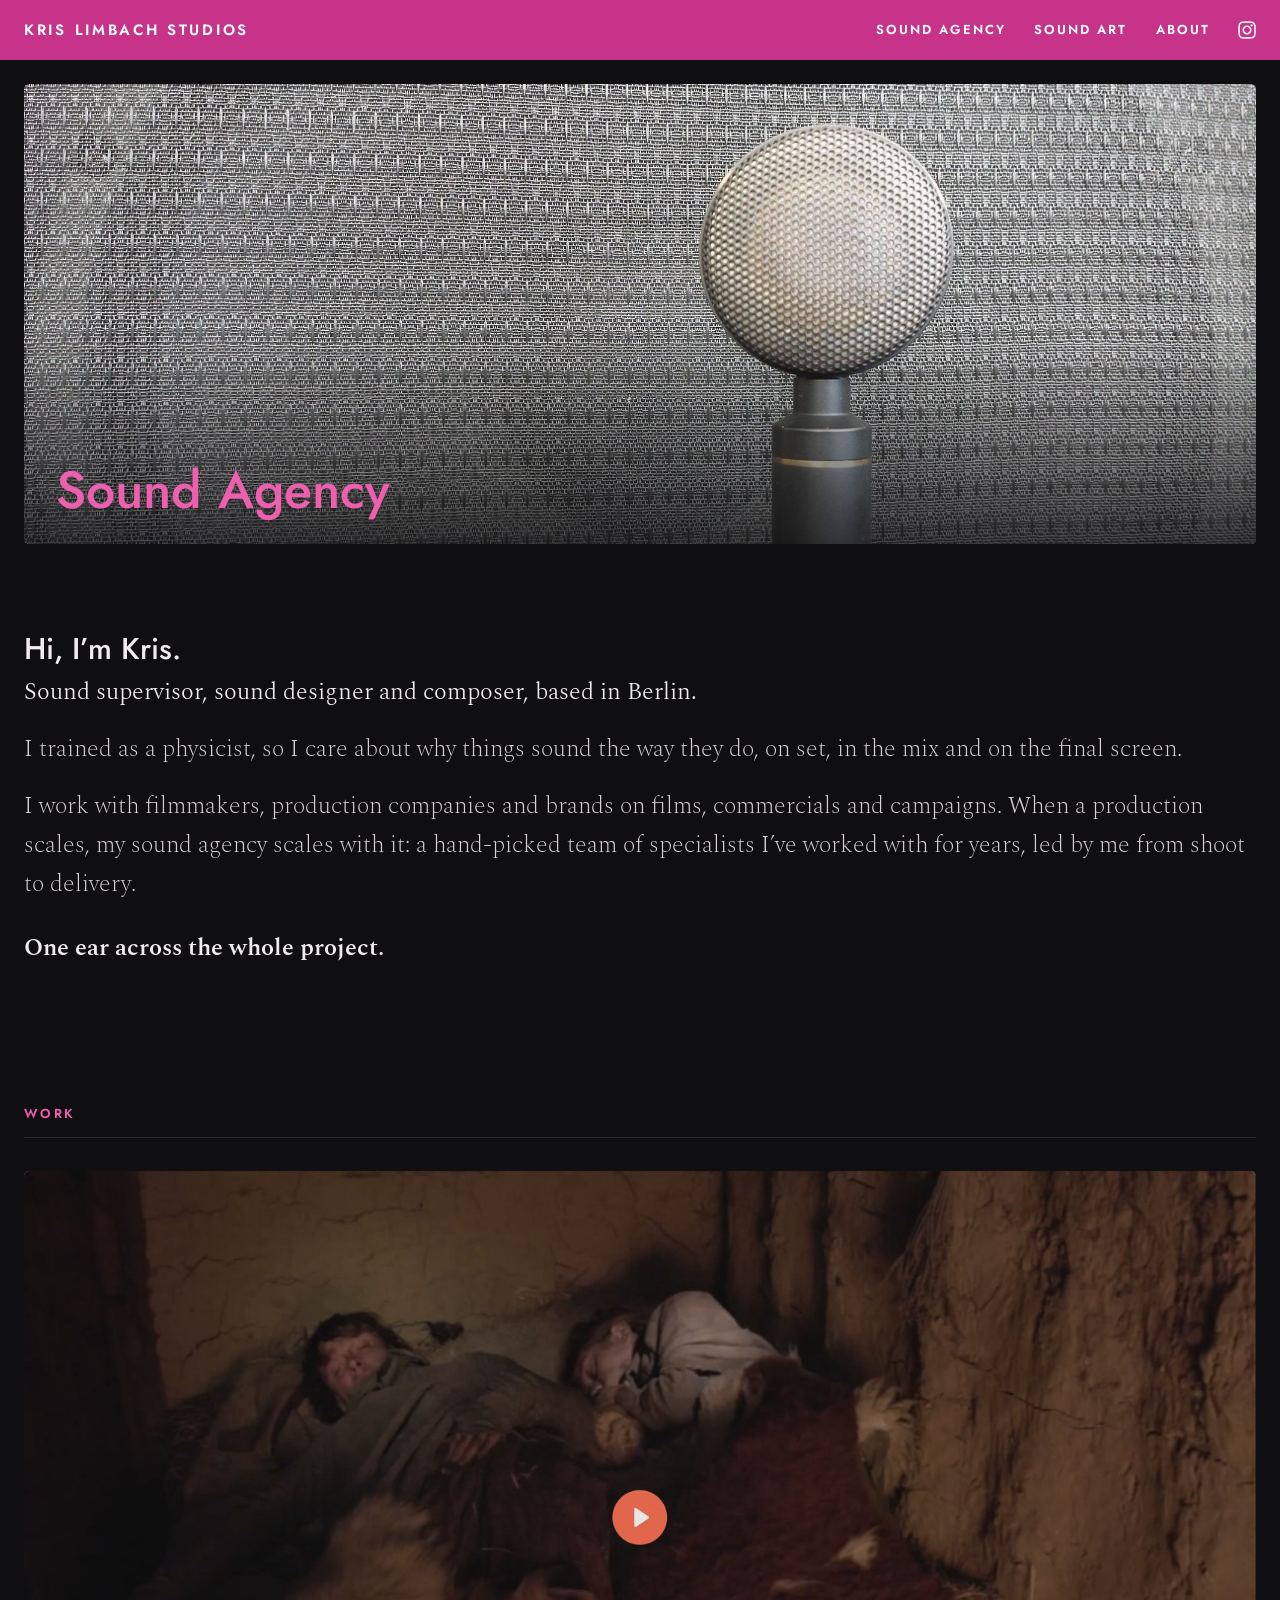
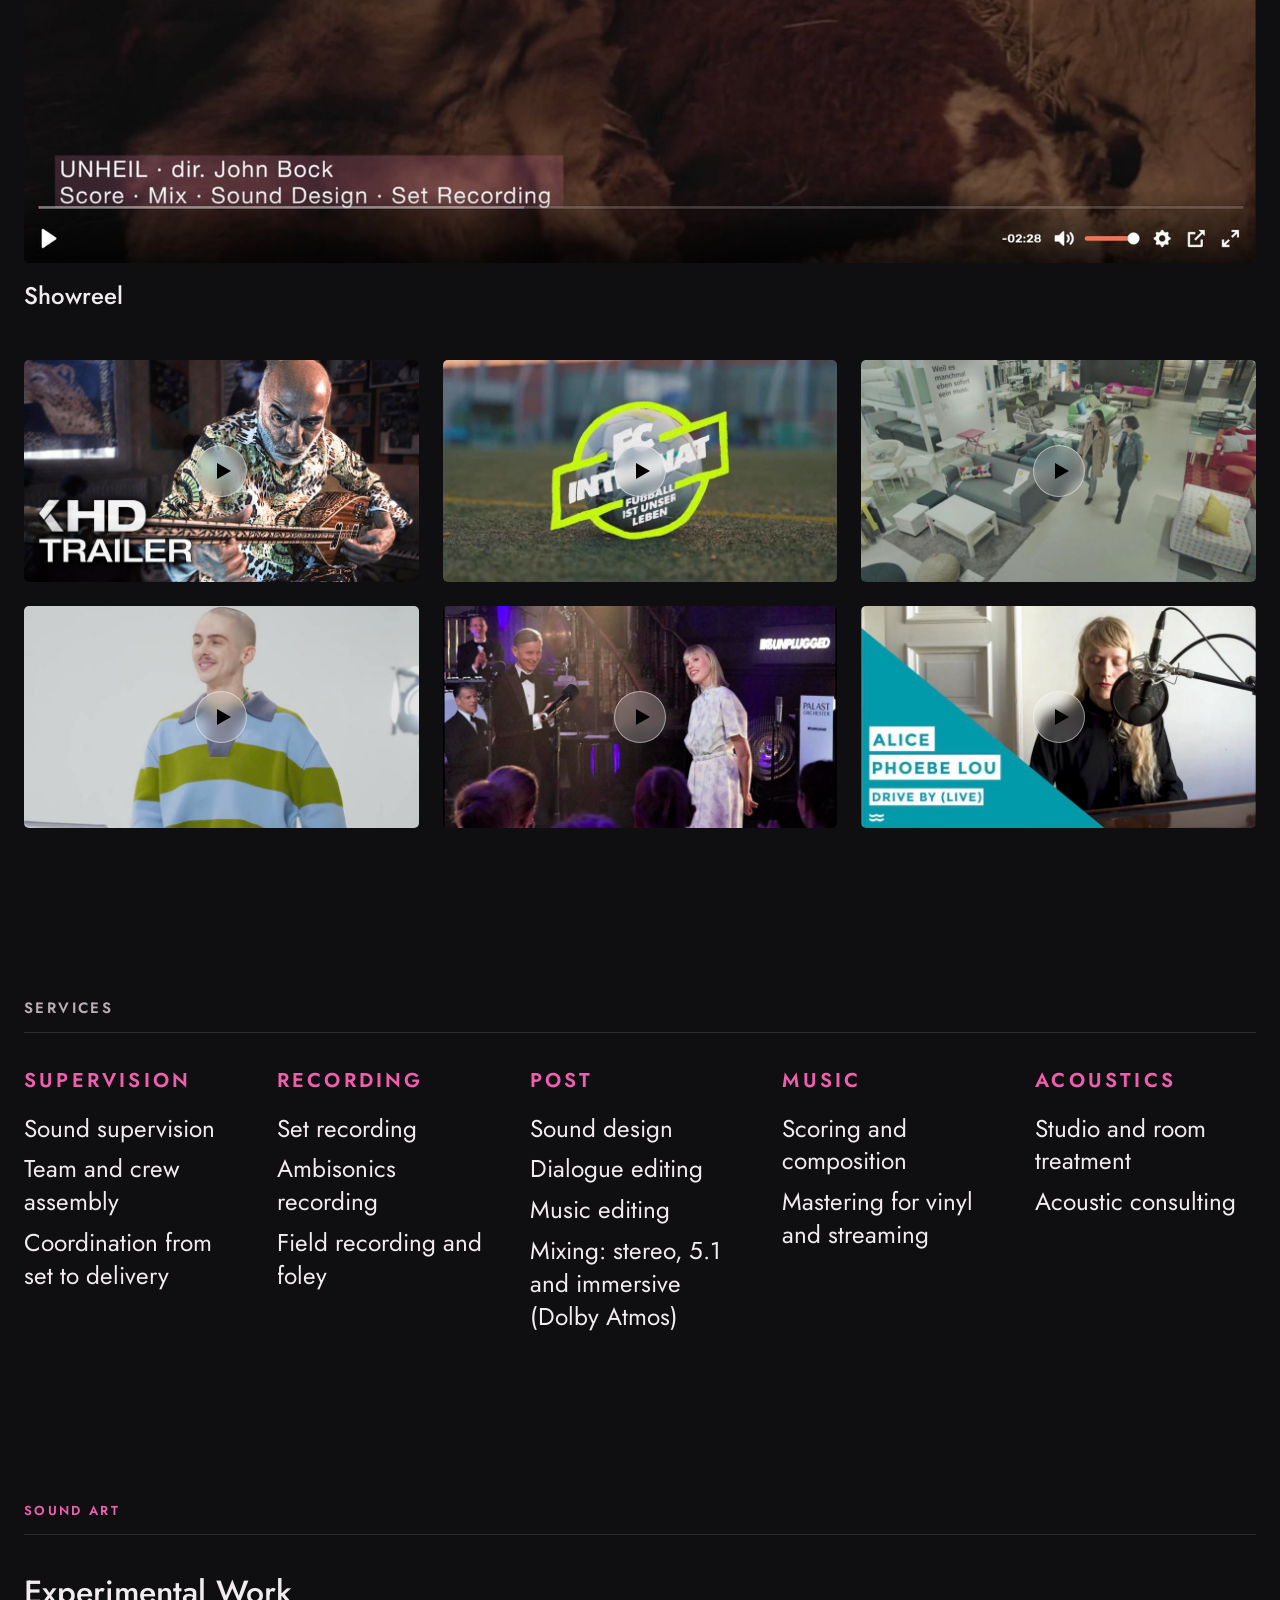
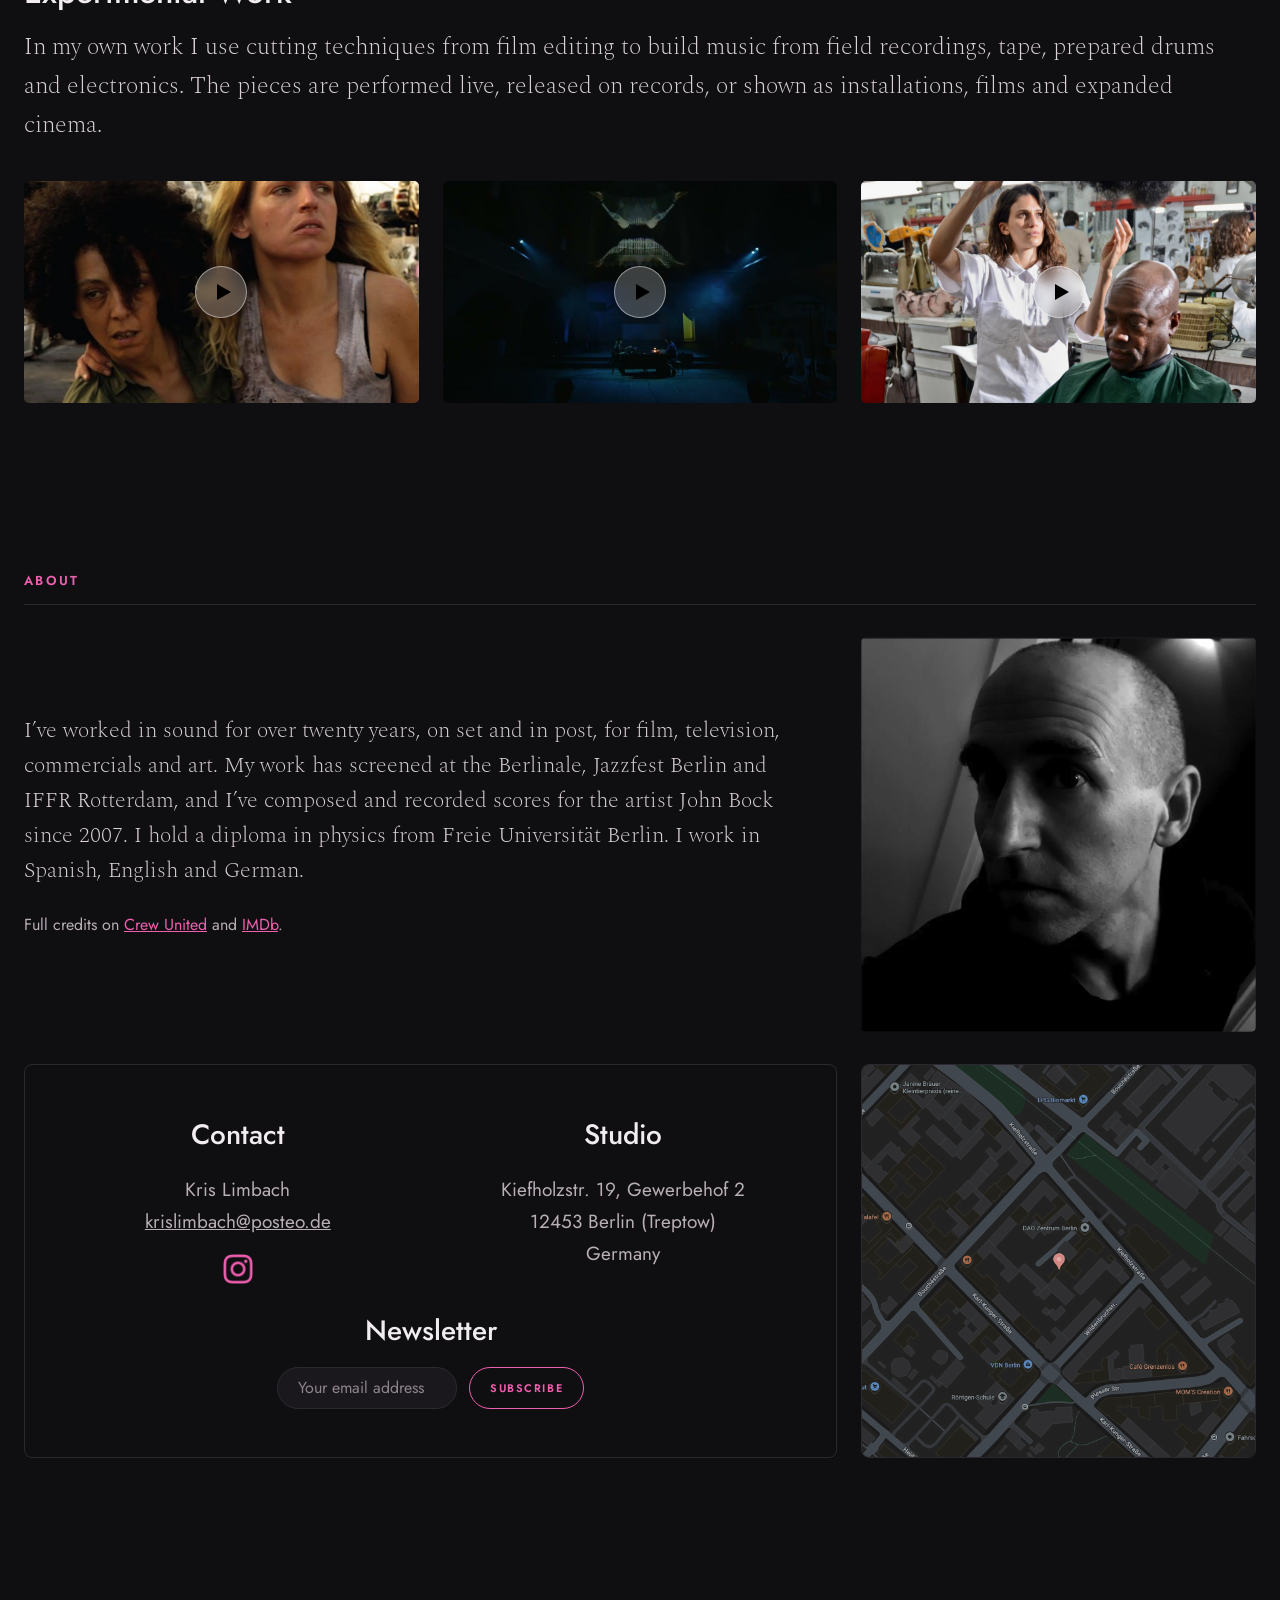
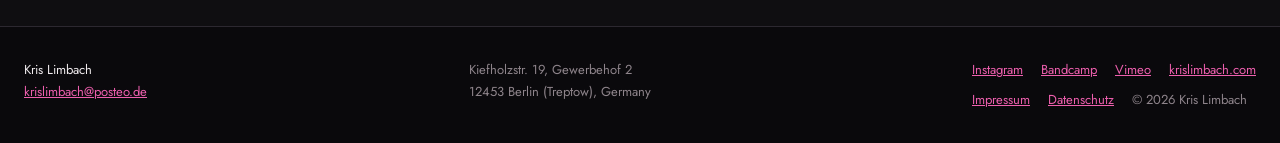
==== commit a3b9402f: "mic photo" ====
--- a/index.html
+++ b/index.html
@@ -67,7 +67,7 @@
 .hero { position: relative; margin-top: 24px; height: 460px; border-radius: 5px; overflow: hidden; background: var(--panel); }
 .hero::after { content: ""; position: absolute; inset: 0; background: linear-gradient(to top, rgba(15,14,17,.75), rgba(15,14,17,0) 45%); }
 .hero h1 { position: absolute; left: 32px; bottom: 26px; z-index: 1; margin: 0; font-size: clamp(30px, 4.4vw, 52px); line-height: 1.05; color: var(--pink); }
-.hero img { display: block; width: 100%; height: 100%; object-fit: cover; object-position: 50% 55%; }
+.hero img { display: block; width: 100%; height: 100%; object-fit: cover; object-position: 50% 27%; }
 @media (max-width: 600px) { .hero h1 { left: 18px; bottom: 16px; } .hero { height: 280px; } .hero img { object-position: 60% 55%; } }
 
 /* Sound agency */
@@ -222,7 +222,7 @@
 <main id="top" class="wrap">
 
   <div class="hero">
-    <img src="img/hero.jpg" alt="Close-up of the knobs on a mixing desk">
+    <img src="img/hero-mic.jpg" alt="Microphone in front of a woven metal screen">
     <h1>Sound Agency</h1>
   </div>
 
